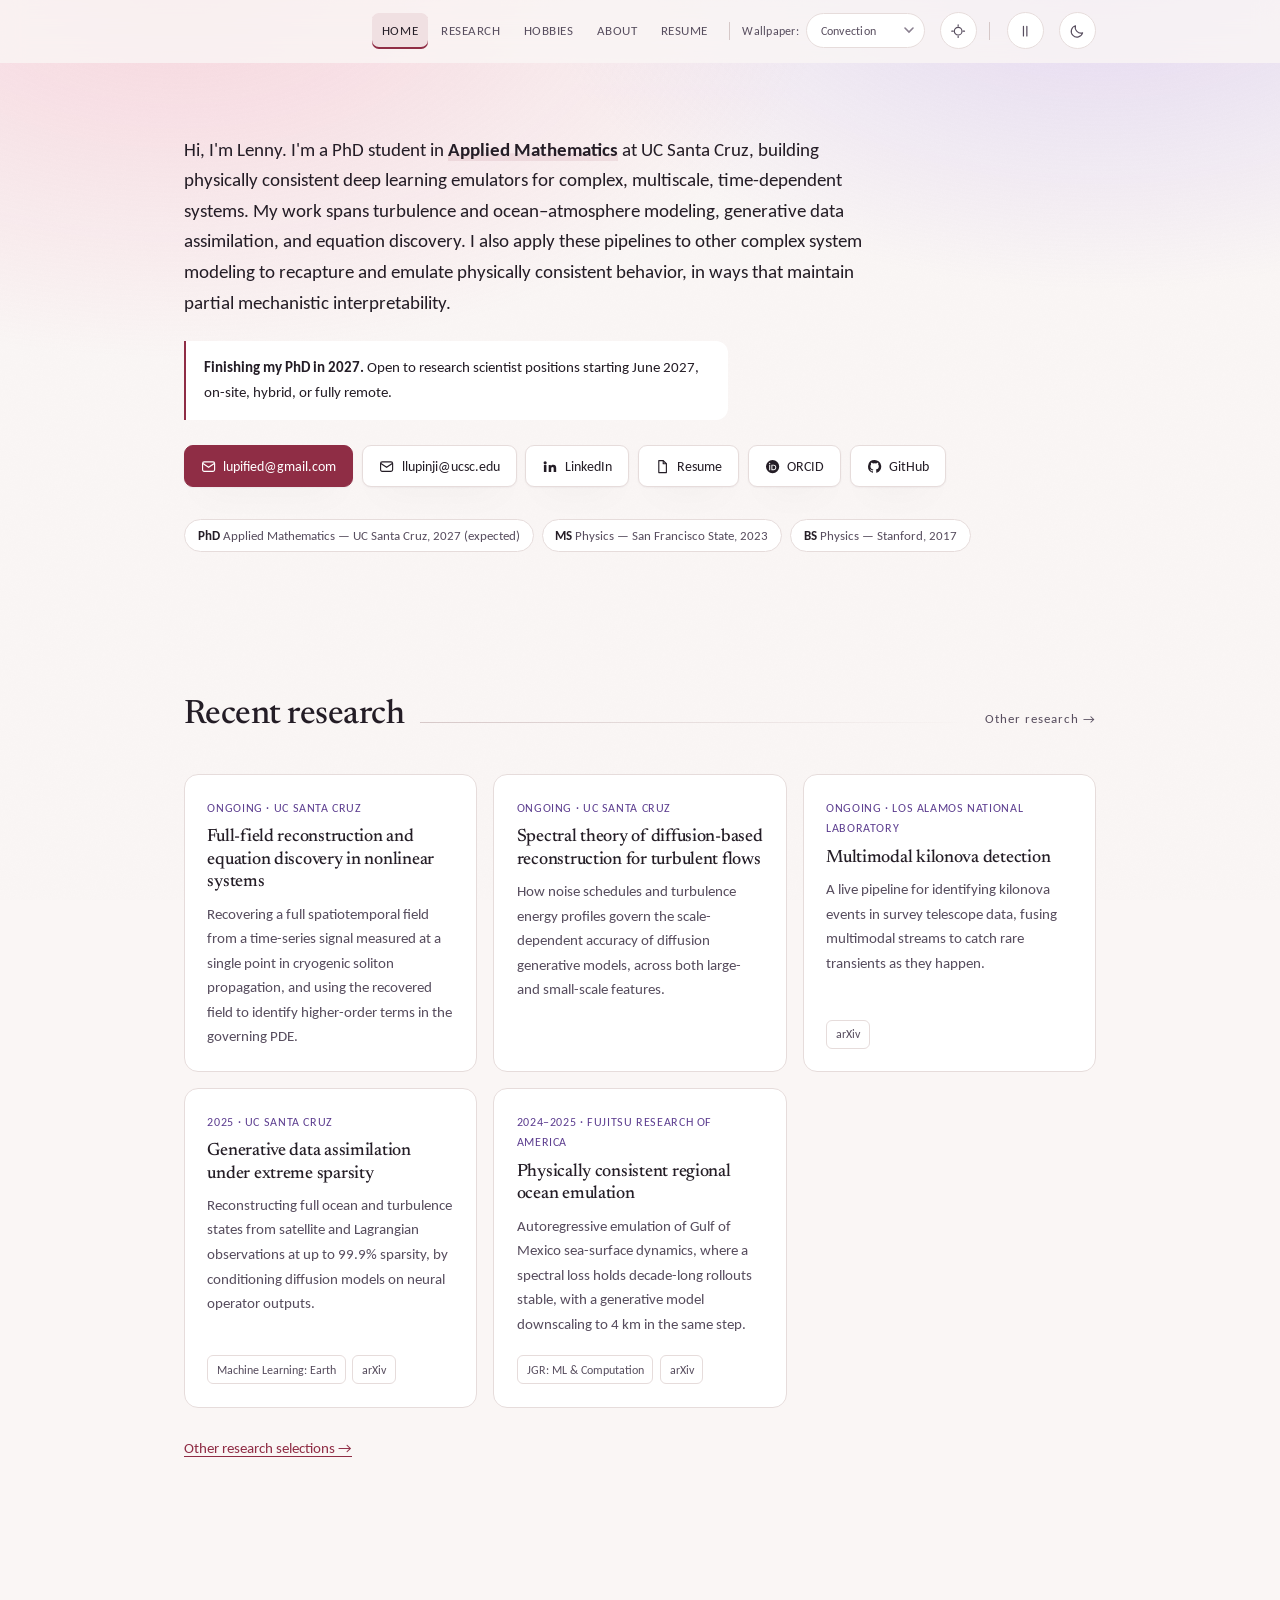
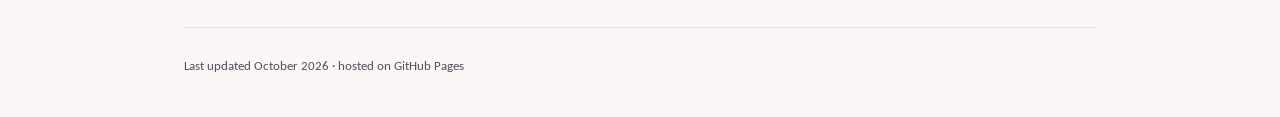
==== index.html @ b1e989cb "Resume: '(more here)' after Publications, linking to the full list Points at research.html#publicati" ====
<!DOCTYPE html>
<html lang="en" data-theme="dark">
<head>
<meta charset="UTF-8">
<meta name="viewport" content="width=device-width, initial-scale=1">
<title>Lupin - Home</title>
<meta name="description" content="Leonard (Lenny) Lupin-Jimenez is a machine learning researcher and Applied Mathematics PhD candidate at UC Santa Cruz, building physically consistent deep learning emulators for complex, multiscale, time-dependent systems.">

<link rel="canonical" href="https://lupify.github.io/">

<!-- Link previews (Slack, LinkedIn, iMessage) and machine identity resolution. -->
<meta property="og:type" content="website">
<meta property="og:site_name" content="Leonard (Lenny) Lupin-Jimenez">
<meta property="og:title" content="Leonard (Lenny) Lupin-Jimenez — ML researcher, Applied Mathematics PhD">
<meta property="og:description" content="Leonard (Lenny) Lupin-Jimenez is a machine learning researcher and Applied Mathematics PhD candidate at UC Santa Cruz, building physically consistent deep learning emulators for complex, multiscale, time-dependent systems.">
<meta property="og:url" content="https://lupify.github.io/">
<meta property="og:locale" content="en_US">
<meta property="og:image" content="https://lupify.github.io/img/leonard-lupin-jimenez.jpg">
<meta property="og:image:width" content="640">
<meta property="og:image:height" content="792">
<meta property="og:image:alt" content="Leonard (Lenny) Lupin-Jimenez">
<meta name="twitter:card" content="summary">
<meta name="twitter:image" content="https://lupify.github.io/img/leonard-lupin-jimenez.jpg">
<meta name="twitter:title" content="Leonard (Lenny) Lupin-Jimenez — ML researcher, Applied Mathematics PhD">
<meta name="twitter:description" content="Leonard (Lenny) Lupin-Jimenez is a machine learning researcher and Applied Mathematics PhD candidate at UC Santa Cruz, building physically consistent deep learning emulators for complex, multiscale, time-dependent systems.">

<script type="application/ld+json">
{
  "@context": "https://schema.org",
  "@type": "Person",
  "name": "Leonard Lupin-Jimenez",
  "alternateName": [
    "Lenny Lupin-Jimenez",
    "Leonard C. Lupin-Jimenez",
    "L. Lupin-Jimenez"
  ],
  "url": "https://lupify.github.io/",
  "email": [
    "mailto:lupified@gmail.com",
    "mailto:llupinji@ucsc.edu"
  ],
  "jobTitle": "Machine Learning Researcher; PhD Candidate in Applied Mathematics",
  "description": "Machine learning researcher building physically consistent deep learning emulators for complex, multiscale, time-dependent systems: turbulence and ocean-atmosphere modeling, generative data assimilation, and equation discovery.",
  "affiliation": {
    "@type": "CollegeOrUniversity",
    "name": "University of California, Santa Cruz",
    "department": "Theoretical and Applied Complex Systems Lab"
  },
  "alumniOf": [
    {
      "@type": "CollegeOrUniversity",
      "name": "Stanford University"
    },
    {
      "@type": "CollegeOrUniversity",
      "name": "San Francisco State University"
    }
  ],
  "knowsAbout": [
    "Machine learning",
    "Scientific machine learning",
    "Deep learning emulation",
    "Neural operators",
    "Diffusion generative models",
    "Data assimilation",
    "Computational fluid dynamics",
    "Turbulence modeling",
    "Physical oceanography",
    "Applied mathematics",
    "PyTorch",
    "Python"
  ],
  "sameAs": [
    "https://www.linkedin.com/in/leonard-lupin-jimenez/",
    "https://github.com/lupify"
  ],
  "image": "https://lupify.github.io/img/leonard-lupin-jimenez.jpg"
}
</script>
<meta name="color-scheme" content="dark light">

<!-- Set the theme before first paint: stored choice > system preference > dark. -->
<script>
  (function () {
    try {
      var stored = localStorage.getItem('theme');
      if (stored === 'light' || stored === 'dark') {
        document.documentElement.dataset.theme = stored;
        return;
      }
      var mq = window.matchMedia('(prefers-color-scheme: light)');
      document.documentElement.dataset.theme = mq.matches ? 'light' : 'dark';
    } catch (e) {
      document.documentElement.dataset.theme = 'dark';
    }
  })();

  // Animation preference: on, unless the system asks for reduced motion or
  // this visitor has turned it off before.  Set before first paint so the
  // background never starts and then stops.  Note that 'off' means paused,
  // not disabled -- the play button still starts it for anyone who wants it,
  // and an explicit choice outranks the system hint.
  (function () {
    var v = 'on';
    try {
      if (window.matchMedia('(prefers-reduced-motion: reduce)').matches) v = 'off';
      var stored = localStorage.getItem('anim');
      if (stored === 'on' || stored === 'off') v = stored;
    } catch (e) {}
    document.documentElement.dataset.anim = v;
  })();

  // Background focus: blurred unless this visitor has sharpened it before.
  // Set before first paint too, so the field is never laid down one way and
  // then swapped to the other.
  (function () {
    var v = 'on';
    try {
      var stored = localStorage.getItem('bgBlur');
      if (stored === 'on' || stored === 'off') v = stored;
    } catch (e) {}
    document.documentElement.dataset.bgBlur = v;
  })();
</script>

<!-- Analytics: GoatCounter, no cookies and no consent banner needed.  Counts
     the first pageview itself; site.js counts the soft navigations after it. -->
<script data-goatcounter="https://lupify.goatcounter.com/count"
        async src="//gc.zgo.at/count.js"></script>

<link rel="preconnect" href="https://fonts.googleapis.com">
<link rel="preconnect" href="https://fonts.gstatic.com" crossorigin>
<link href="https://fonts.googleapis.com/css2?family=Newsreader:ital,opsz,wght@0,6..72,400;0,6..72,500;0,6..72,600;1,6..72,400&family=Carlito:ital,wght@0,400;0,700;1,400;1,700&display=swap" rel="stylesheet">
<link rel="stylesheet" href="styles.css?v=55">
</head>
<body>

<canvas id="field" aria-hidden="true"></canvas>

<a class="skip" href="#main">Skip to content</a>

<div class="topbar" id="topbar">
  <div class="wrap topbar__inner">
    <nav class="nav" aria-label="Sections">
      <a href="index.html">Home</a>
      <a href="research.html">Research</a>
      <a href="projects.html">Hobbies</a>
      <a href="about.html">About</a>
      <a href="resume.html">Resume</a>
    </nav>
    <span class="bar" aria-hidden="true"></span>
    <label class="simpick">
      <span class="simpick__label">Wallpaper:</span>
      <select id="sim-select">
        <option value="random">Random</option>
        <option value="turbulence">Turbulence</option>
        <option value="shallow">Shallow water</option>
        <option value="convection">Convection</option>
        <option value="life">Conway's Life</option>
      </select>
    </label>
    <button class="toggle" id="blur-toggle" type="button" aria-label="Sharpen background simulation">
      <svg class="i-sharp" viewBox="0 0 24 24" fill="none" stroke="currentColor" stroke-width="1.7" stroke-linecap="round" aria-hidden="true">
        <circle cx="12" cy="12" r="5.6"/><path d="M12 2.6v2.2M12 19.2v2.2M2.6 12h2.2M19.2 12h2.2"/>
      </svg>
      <svg class="i-blur" viewBox="0 0 24 24" fill="none" stroke="currentColor" stroke-width="1.7" stroke-linecap="round" aria-hidden="true">
        <circle cx="12" cy="12" r="5.6" stroke-dasharray="2.2 2.7"/><circle cx="12" cy="12" r="9.1" stroke-dasharray="1.6 3.3"/>
      </svg>
    </button>
    <span class="bar" aria-hidden="true"></span>
    <button class="toggle" id="motion-toggle" type="button" aria-label="Pause background animation">
      <svg class="i-pause" viewBox="0 0 24 24" fill="none" stroke="currentColor" stroke-width="1.8" stroke-linecap="round" aria-hidden="true">
        <path d="M9.5 5v14M14.5 5v14"/>
      </svg>
      <svg class="i-play" viewBox="0 0 24 24" fill="currentColor" aria-hidden="true">
        <path d="M8 5.2v13.6a.6.6 0 0 0 .92.5l10.5-6.8a.6.6 0 0 0 0-1l-10.5-6.8A.6.6 0 0 0 8 5.2z"/>
      </svg>
    </button>
    <button class="toggle" id="theme-toggle" type="button" aria-label="Switch color theme">
      <svg class="i-sun" viewBox="0 0 24 24" fill="none" stroke="currentColor" stroke-width="1.7" stroke-linecap="round" aria-hidden="true">
        <circle cx="12" cy="12" r="4"/><path d="M12 2v2M12 20v2M2 12h2M20 12h2M4.9 4.9l1.4 1.4M17.7 17.7l1.4 1.4M19.1 4.9l-1.4 1.4M6.3 17.7l-1.4 1.4"/>
      </svg>
      <svg class="i-moon" viewBox="0 0 24 24" fill="none" stroke="currentColor" stroke-width="1.7" stroke-linecap="round" stroke-linejoin="round" aria-hidden="true">
        <path d="M20 14.5A8.5 8.5 0 0 1 9.5 4a8.5 8.5 0 1 0 10.5 10.5z"/>
      </svg>
    </button>
  </div>
</div>

<main id="main">

<!-- ============ HERO ============ -->
<header class="hero">
  <div class="wrap">
    <h1 class="visually-hidden">Lenny Lupin-Jimenez</h1>

    <p class="lead">
      Hi, I'm Lenny. I'm a PhD student in <strong>Applied Mathematics</strong> at UC Santa Cruz,
      building physically consistent deep learning emulators for complex, multiscale,
      time-dependent systems. My work spans turbulence and ocean&ndash;atmosphere modeling,
      generative data assimilation, and equation discovery. I also apply these pipelines to
      other complex system modeling to recapture and emulate physically consistent behavior,
      in ways that maintain partial mechanistic interpretability.
    </p>

    <p class="avail">
      <b>Finishing my PhD in 2027.</b> Open to research scientist positions
      starting June&nbsp;2027, on-site, hybrid, or fully remote.
    </p>

    <div class="links">
      <a class="btn btn--primary" href="mailto:lupified@gmail.com" title="Copy email address" draggable="false">
        <svg viewBox="0 0 24 24" fill="none" stroke="currentColor" stroke-width="1.8" aria-hidden="true"><rect x="2.5" y="4.5" width="19" height="15" rx="2.5"/><path d="m3 7 9 6 9-6"/></svg>
        lupified@gmail.com
      </a>
      <a class="btn" href="mailto:llupinji@ucsc.edu" title="Copy email address" draggable="false">
        <svg viewBox="0 0 24 24" fill="none" stroke="currentColor" stroke-width="1.8" aria-hidden="true"><rect x="2.5" y="4.5" width="19" height="15" rx="2.5"/><path d="m3 7 9 6 9-6"/></svg>
        llupinji@ucsc.edu
      </a>
      <a class="btn" href="https://www.linkedin.com/in/leonard-lupin-jimenez/" target="_blank" rel="noopener">
        <svg viewBox="0 0 24 24" fill="currentColor" aria-hidden="true"><path d="M4.98 3.5a2.5 2.5 0 1 1 0 5 2.5 2.5 0 0 1 0-5zM3 9.5h4v11H3v-11zm7 0h3.83v1.5h.05c.53-.95 1.83-1.95 3.77-1.95 4.03 0 4.78 2.49 4.78 5.73v5.72h-4v-5.07c0-1.21-.02-2.77-1.79-2.77-1.79 0-2.07 1.32-2.07 2.68v5.16h-4v-11z"/></svg>
        LinkedIn
      </a>
      <a class="btn" href="resume.html">
        <svg viewBox="0 0 24 24" fill="none" stroke="currentColor" stroke-width="1.8" stroke-linejoin="round" aria-hidden="true"><path d="M6 2.5h7l5 5v14H6z"/><path d="M13 2.5v5h5"/></svg>
        Resume
      </a>
      <a class="btn" href="https://orcid.org/0000-0002-5613-3019" target="_blank" rel="noopener">
        <svg viewBox="0 0 24 24" fill="currentColor" aria-hidden="true"><path d="M12 1.5A10.5 10.5 0 1 0 22.5 12 10.51 10.51 0 0 0 12 1.5zM8.2 17.6H6.65V8.9H8.2v8.7zM7.42 7.9a.94.94 0 1 1 0-1.88.94.94 0 0 1 0 1.88zm4.2 9.7h-1.5V8.9h3.36c2.9 0 4.32 1.9 4.32 4.35 0 2.46-1.6 4.35-4.4 4.35h-1.78zm0-1.4h1.62c2.06 0 3.02-1.3 3.02-2.95 0-1.62-.9-2.95-2.98-2.95h-1.66v5.9z"/></svg>
        ORCID
      </a>
      <a class="btn" href="https://github.com/lupify" target="_blank" rel="noopener">
        <svg viewBox="0 0 24 24" fill="currentColor" aria-hidden="true"><path d="M12 1.7a10.3 10.3 0 0 0-3.26 20.07c.52.1.71-.22.71-.5v-1.9c-2.87.63-3.48-1.22-3.48-1.22-.47-1.2-1.15-1.52-1.15-1.52-.94-.64.07-.63.07-.63 1.04.08 1.59 1.07 1.59 1.07.92 1.59 2.42 1.13 3.01.86.09-.67.36-1.13.66-1.39-2.29-.26-4.7-1.15-4.7-5.1 0-1.13.4-2.05 1.06-2.77-.11-.26-.46-1.3.1-2.72 0 0 .87-.28 2.85 1.06a9.8 9.8 0 0 1 5.18 0c1.98-1.34 2.85-1.06 2.85-1.06.56 1.42.21 2.46.1 2.72.66.72 1.06 1.64 1.06 2.77 0 3.96-2.42 4.83-4.72 5.09.37.32.7.95.7 1.92v2.85c0 .28.19.61.72.5A10.3 10.3 0 0 0 12 1.7z"/></svg>
        GitHub
      </a>
    </div>

    <div class="chips">
      <span class="chip"><b>PhD</b> Applied Mathematics &mdash; UC Santa Cruz, 2027 (expected)</span>
      <span class="chip"><b>MS</b> Physics &mdash; San Francisco State, 2023</span>
      <span class="chip"><b>BS</b> Physics &mdash; Stanford, 2017</span>
    </div>
  </div>
</header>

<!-- ============ SELECTED WORK ============ -->
<section class="section" id="work">
  <div class="wrap">
    <div class="section__head reveal">
      <h2>Recent research</h2>
      <span class="rule"></span>
      <a class="count" href="research.html">Other research &rarr;</a>
    </div>

    <div class="cards">
      <article class="card reveal">
        <p class="card__meta">Ongoing &middot; UC Santa Cruz</p>
        <h3>Full-field reconstruction and equation discovery in nonlinear systems</h3>
        <p class="excerpt">Recovering a full spatiotemporal field from a time-series signal
           measured at a single point in cryogenic soliton propagation, and using the
           recovered field to identify higher-order terms in the governing PDE.</p>
      </article>
      <article class="card reveal">
        <p class="card__meta">Ongoing &middot; UC Santa Cruz</p>
        <h3>Spectral theory of diffusion-based reconstruction for turbulent flows</h3>
        <p class="excerpt">How noise schedules and turbulence energy profiles govern the
           scale-dependent accuracy of diffusion generative models, across both large- and
           small-scale features.</p>
      </article>
      <article class="card reveal">
        <p class="card__meta">Ongoing &middot; Los Alamos National Laboratory</p>
        <h3>Multimodal kilonova detection</h3>
        <p class="excerpt">A live pipeline for identifying kilonova events in survey telescope data, fusing multimodal streams to catch rare transients as they happen.</p>
        <div class="card__foot">
          <a href="https://arxiv.org/abs/2610.02088" target="_blank" rel="noopener">arXiv</a>
        </div>
      </article>
      <article class="card reveal">
        <p class="card__meta">2025 &middot; UC Santa Cruz</p>
        <h3>Generative data assimilation under extreme sparsity</h3>
        <p class="excerpt">Reconstructing full ocean and turbulence states from satellite and Lagrangian observations at up to 99.9% sparsity, by conditioning diffusion models on neural operator outputs.</p>
        <div class="card__foot">
          <a href="https://iopscience.iop.org/article/10.1088/3049-4753/ae0b70" target="_blank" rel="noopener">Machine Learning: Earth</a>
          <a href="https://arxiv.org/abs/2507.06479" target="_blank" rel="noopener">arXiv</a>
        </div>
      </article>
      <article class="card reveal">
        <p class="card__meta">2024&ndash;2025 &middot; Fujitsu Research of America</p>
        <h3>Physically consistent regional ocean emulation</h3>
        <p class="excerpt">Autoregressive emulation of Gulf of Mexico sea-surface dynamics, where a spectral loss holds decade-long rollouts stable, with a generative model downscaling to 4&nbsp;km in the same step.</p>
        <div class="card__foot">
          <a href="https://agupubs.onlinelibrary.wiley.com/doi/10.1029/2025JH000851" target="_blank" rel="noopener">JGR: ML &amp; Computation</a>
          <a href="https://arxiv.org/abs/2501.05058" target="_blank" rel="noopener">arXiv</a>
        </div>
      </article>
    </div>

    <p class="pagelink"><a href="research.html">Other research selections &rarr;</a></p>
  </div>
</section>

<div class="wrap">
  <footer>
    <span>Last updated <time datetime="2026-10-28">October 2026</time> &middot; hosted on GitHub Pages</span>
  </footer>
</div>

</main>

<script src="site.js?v=46" defer></script>
<script src="background.js?v=41" defer></script>
</body>
</html>
---- styles.css ----
/* ---------- tokens ---------- */
:root {
  --bg:          #faf6f5;
  --bg-veil:     rgba(250, 246, 245, .78);
  --surface:     #ffffff;
  --surface-2:   #f4eeed;
  --line:        #e6dcdb;
  --line-strong: #d6c8c8;
  --text:        #241d26;
  /* Darkened from #6d6274, which sat at 5.36:1 on the page white -- barely over
     AA and leaving no room for anything behind it. At 7.44:1 the glow below can
     be brighter than before and still leave muted text more legible than it was. */
  --muted:       #574d5e;
  --accent:      #8f2d45;
  --accent-2:    #5c3d8f;
  --accent-wash: rgba(143, 45, 69, .09);
  /* A near-white page loses luminance fast under a dark tint, so the light glow
     is a light, highly saturated one: it shifts hue rather than brightness and
     carries 1.7x the colour of the old maroon at better contrast. Each gradient
     ends on its own hue at zero alpha -- fading to `transparent` interpolates
     through transparent black and dirties the ramp. */
  --glow-a:      rgba(240, 138, 168, .30);
  --glow-a0:     rgba(240, 138, 168, 0);
  --glow-b:      rgba(171, 142, 232, .30);
  --glow-b0:     rgba(171, 142, 232, 0);
  --grain:       .022;
  --shadow:      0 1px 2px rgba(36,29,38,.05), 0 14px 34px -20px rgba(36,29,38,.35);

  --font-sans: "Carlito", "Calibri", ui-sans-serif, system-ui, -apple-system, "Segoe UI", Roboto, sans-serif;
  --font-serif: "Newsreader", ui-serif, Georgia, "Times New Roman", serif;
  --measure: 68ch;
  --pad: clamp(1.1rem, 5vw, 2.5rem);
}

:root[data-theme="dark"] {
  --bg:          #17141b;
  --bg-veil:     rgba(23, 20, 27, .72);
  --surface:     #201c28;
  --surface-2:   #272131;
  --line:        #342d40;
  --line-strong: #453c54;
  --text:        #ece6f0;
  --muted:       #a89eb5;
  --accent:      #d4697f;
  --accent-2:    #ab8ede;
  --accent-wash: rgba(212, 105, 127, .12);
  --glow-a:      rgba(143, 45, 69, .38);
  --glow-a0:     rgba(143, 45, 69, 0);
  --glow-b:      rgba(92, 61, 143, .30);
  --glow-b0:     rgba(92, 61, 143, 0);
  --grain:       .035;
  --shadow:      0 1px 2px rgba(0,0,0,.3), 0 18px 40px -22px rgba(0,0,0,.8);
}

@media (prefers-color-scheme: light) {
  :root:not([data-theme="dark"]):not([data-theme="light"]) { color-scheme: light; }
}

/* ---------- background field ---------- */
#field {
  position: fixed; inset: 0;
  /* Starts invisible; background.js animates the opacity itself, frame by
     frame. It deliberately does not use a CSS transition: the reduced-motion
     block below forces every transition to 0.01ms, which turned the cross-fade
     into an instant cut for anyone with that setting. */
  opacity: 0;
  width: 100%; height: 100%;
  z-index: -2;
  pointer-events: none;
  /* The blur radius is set from JS, in units of one simulation cell. Blurring
     shrinks the painted area inward from the edges, so the canvas is inset
     slightly beyond the viewport to keep the edges covered. */
  margin: -4vmax;
  width: calc(100% + 8vmax);
  height: calc(100% + 8vmax);
}

/* ---------- base ---------- */
*, *::before, *::after { box-sizing: border-box; }

@media (prefers-reduced-motion: reduce) {
  *, *::before, *::after { animation-duration: .01ms !important; transition-duration: .01ms !important; }
  /* Except the theme cross-fade. That rule exists to stop movement, and a
     colour fade is not movement -- it is the opposite of the hard flash it
     replaces. Without this carve-out the blanket !important above cuts the
     theme change back to an instant switch for anyone with the setting on,
     which is the same trap that once broke the canvas fade. */
  html[data-theme-shift],
  html[data-theme-shift] *,
  html[data-theme-shift] *::before,
  html[data-theme-shift] *::after { transition-duration: .9s !important; }
}

body {
  margin: 0;
  background: var(--bg);
  color: var(--text);
  font-family: var(--font-sans);
  font-size: 1rem;
  line-height: 1.65;
  -webkit-font-smoothing: antialiased;
  overflow-x: hidden;
}

a { color: var(--accent); text-underline-offset: 3px; text-decoration-thickness: 1px; }
a:hover { color: var(--text); }
:focus-visible { outline: 2px solid var(--accent-2); outline-offset: 3px; border-radius: 3px; }

h1, h2, h3 { font-family: var(--font-serif); font-weight: 500; line-height: 1.15; margin: 0; letter-spacing: -.015em; }

.wrap { width: min(100%, 62rem); margin-inline: auto; padding-inline: var(--pad); }

/* Publication titles, author lists and DOIs contain long unbroken runs; without
   this they push the page sideways on a phone. */
.lead, .desc, .excerpt, .entry__org, .paper__title, .paper__authors, .card p {
  overflow-wrap: break-word;
}

.skip {
  position: absolute; left: -9999px; top: 0;
  background: var(--surface); color: var(--text);
  padding: .6rem 1rem; border-radius: 8px; z-index: 100;
}
.skip:focus { left: 1rem; top: 1rem; }

.visually-hidden {
  position: absolute; width: 1px; height: 1px;
  margin: -1px; padding: 0; overflow: hidden;
  clip: rect(0 0 0 0); clip-path: inset(50%); white-space: nowrap;
}

/* ---------- top bar ---------- */
.topbar {
  position: sticky; top: 0; z-index: 20;
  background: var(--bg-veil);
  backdrop-filter: blur(12px);
  border-bottom: 1px solid transparent;
  transition: border-color .3s ease;
}
.topbar[data-stuck="true"] { border-bottom-color: var(--line); }
.topbar__inner {
  display: flex; align-items: center; justify-content: flex-end;
  flex-wrap: wrap; gap: .45rem .6rem;
  padding-block: .5rem;
  min-height: 3.85rem;
}

.nav { display: flex; gap: .25rem; }
.nav a {
  color: var(--muted); text-decoration: none;
  font-size: .84rem; letter-spacing: .04em; text-transform: uppercase;
  padding: .45rem .6rem; border-radius: 7px;
  transition: color .18s ease, background-color .18s ease;
}
.nav a:hover { color: var(--text); background: var(--accent-wash); }
.nav a[aria-current="page"] {
  color: var(--text);
  background: var(--accent-wash);
  box-shadow: inset 0 -2px 0 var(--accent);
}

/* A hairline between groups in the toolbar: the pages, the background control,
   and the two round buttons. */
.bar {
  width: 1px; height: 1.15rem; flex: none;
  background: var(--line-strong);
  margin-inline: .15rem;
}

/* Simulation picker.  Sized and coloured like the round toggles beside it so
   the toolbar reads as one group. */
.simpick { display: inline-flex; align-items: center; gap: .45rem; }
.simpick__label {
  font-size: .78rem; letter-spacing: .02em; color: var(--muted); white-space: nowrap;
}
.simpick select {
  appearance: none; -webkit-appearance: none;
  font: inherit; font-size: .78rem; letter-spacing: .02em;
  color: var(--muted);
  background-color: var(--surface);
  background-image: url("data:image/svg+xml,%3Csvg xmlns='http://www.w3.org/2000/svg' width='10' height='7' viewBox='0 0 10 7'%3E%3Cpath d='M1 1l4 4 4-4' fill='none' stroke='%238a8090' stroke-width='1.6' stroke-linecap='round'/%3E%3C/svg%3E");
  background-repeat: no-repeat;
  background-position: right .62rem center;
  border: 1px solid var(--line); border-radius: 999px;
  padding: .38rem 1.75rem .38rem .85rem;
  cursor: pointer;
  transition: color .18s ease, border-color .18s ease;
}
.simpick select:hover { color: var(--text); border-color: var(--line-strong); }
.simpick select option { color: var(--text); background: var(--surface); }
@media (max-width: 620px) {
  .simpick select { font-size: .74rem; padding: .34rem 1.5rem .34rem .7rem; }
  .simpick__label { font-size: .72rem; }
  .nav a { padding: .4rem .45rem; }
  /* the toolbar wraps at this width, which puts the dividers in the wrong
     places, so they go rather than mislead */
  .bar { display: none; }
}

.toggle {
  display: grid; place-items: center;
  width: 2.3rem; height: 2.3rem; flex: none; margin-left: .35rem;
  border: 1px solid var(--line); border-radius: 999px;
  background: var(--surface); color: var(--muted);
  cursor: pointer;
  transition: color .18s ease, border-color .18s ease, transform .18s ease;
}
.toggle:hover { color: var(--accent); border-color: var(--line-strong); transform: rotate(-12deg); }
.toggle svg { width: 1.02rem; height: 1.02rem; }
:root[data-anim="on"]  .toggle .i-pause { display: block; }
:root[data-anim="on"]  .toggle .i-play  { display: none; }
:root[data-anim="off"] .toggle .i-pause { display: none; }
:root[data-anim="off"] .toggle .i-play  { display: block; }
#motion-toggle:hover { transform: none; }

:root[data-theme="dark"] .toggle .i-sun { display: block; }
:root[data-theme="dark"] .toggle .i-moon { display: none; }
:root[data-theme="light"] .toggle .i-sun { display: none; }
:root[data-theme="light"] .toggle .i-moon { display: block; }

:root[data-bg-blur="on"]  .toggle .i-sharp { display: block; }
:root[data-bg-blur="on"]  .toggle .i-blur  { display: none; }
:root[data-bg-blur="off"] .toggle .i-sharp { display: none; }
:root[data-bg-blur="off"] .toggle .i-blur  { display: block; }

/* Sharp mode has to turn off two things, not one. The CSS blur filter is the
   obvious one; the other is the browser smoothing the canvas as it magnifies
   it, and that is the bigger of the two. The backing store is the simulation
   grid itself -- 344x208 for turbulence, 47x28 for Life -- stretched across
   the viewport, so it is being blown up 6x to 44x. Left on auto the upscale
   is interpolated, which is a blur the filter toggle never touched. */
:root[data-bg-blur="off"] #field {
  image-rendering: crisp-edges;   /* older Firefox */
  image-rendering: pixelated;     /* wins wherever it is supported */
}

/* ---------- hero ---------- */
.hero { position: relative; padding-block: clamp(2.5rem, 8vw, 4.5rem) clamp(2.5rem, 7vw, 4.5rem); }

/* The glow belongs to the page, not to the hero: anchored to a box whose height
   changes from page to page it landed differently on each, and its lower edge
   could cut off mid-fade. This is one band across the top of the document,
   identical everywhere. */
body::before {
  content: "";
  position: absolute; inset: 0 0 auto 0;
  height: clamp(26rem, 62vh, 46rem);
  background:
    radial-gradient(58rem 34rem at 14% -4%, var(--glow-a), var(--glow-a0) 70%),
    radial-gradient(50rem 30rem at 86% -10%, var(--glow-b), var(--glow-b0) 72%);
  pointer-events: none; z-index: -1;
}

/* A wide, smooth alpha ramp cannot be represented in 8-bit colour, so it steps
   into visible rings -- the banding across the top of the page. Faint
   monochrome noise over the top dithers those steps away. It is far too weak to
   read as texture; it is what makes the gradient look continuous. */
body::after {
  content: "";
  position: fixed; inset: 0;
  background-image: url("data:image/svg+xml,%3Csvg xmlns='http://www.w3.org/2000/svg' width='140' height='140'%3E%3Cfilter id='n'%3E%3CfeTurbulence type='fractalNoise' baseFrequency='.85' numOctaves='2' stitchTiles='stitch'/%3E%3CfeColorMatrix type='saturate' values='0'/%3E%3C/filter%3E%3Crect width='140' height='140' filter='url(%23n)'/%3E%3C/svg%3E");
  opacity: var(--grain);
  pointer-events: none; z-index: -1;
}
.lead { font-size: clamp(1.04rem, 2.2vw, 1.16rem); max-width: var(--measure); margin: 0 0 1.1rem; }
.lead--muted { color: var(--muted); }
.lead strong { font-weight: 700; color: var(--text); box-shadow: inset 0 -.42em 0 var(--accent-wash); }

.chips { display: flex; flex-wrap: wrap; gap: .5rem; margin-top: 2rem; }
.chip {
  font-size: .8rem; color: var(--muted);
  border: 1px solid var(--line); border-radius: 999px;
  padding: .3rem .8rem; background: var(--surface);
}
.chip b { font-weight: 700; color: var(--text); }

.links { display: flex; flex-wrap: wrap; gap: .55rem; margin-top: 1.6rem; }
.btn {
  display: inline-flex; align-items: center; gap: .45rem;
  font-size: .88rem; text-decoration: none;
  padding: .52rem 1rem; border-radius: 9px;
  border: 1px solid var(--line); background: var(--surface); color: var(--text);
  box-shadow: var(--shadow);
  transition: border-color .18s ease, transform .18s ease, color .18s ease;
}
.btn:hover { color: var(--accent); border-color: var(--accent); transform: translateY(-1px); }
.btn--primary { background: var(--accent); border-color: var(--accent); color: #fff; }
.btn--primary:hover { color: #fff; filter: brightness(1.08); }
:root[data-theme="dark"] .btn--primary { color: #1b1016; }
:root[data-theme="dark"] .btn--primary:hover { color: #1b1016; }
.btn svg { width: .95rem; height: .95rem; flex: none; }

/* ---------- sections ---------- */
section { scroll-margin-top: 5rem; }
.section { padding-block: clamp(2.75rem, 7vw, 4.5rem); }
.section__head { display: flex; align-items: baseline; gap: 1rem; margin-bottom: 2.5rem; }
.section__head h2 { font-size: clamp(1.55rem, 4vw, 2.1rem); white-space: nowrap; }
.section__head .rule { flex: 1; height: 1px; background: linear-gradient(90deg, var(--line-strong), transparent); }
.section__head .count { font-size: .8rem; color: var(--muted); letter-spacing: .08em; }

/* ---------- research timeline ---------- */
.entries { display: flex; flex-direction: column; gap: 2.5rem; }
.entry { display: grid; grid-template-columns: 9.5rem 1fr; gap: 1.75rem; }
.entry__rail { position: relative; padding-top: .28rem; }
.entry__years { font-size: .82rem; color: var(--accent-2); letter-spacing: .04em; font-variant-numeric: tabular-nums; }
.entry__place { display: block; font-size: .8rem; color: var(--muted); margin-top: .15rem; }
.entry__body { position: relative; padding-left: 1.75rem; border-left: 1px solid var(--line); }
.entry__body::before {
  content: ""; position: absolute; left: -4.5px; top: .62rem;
  width: 8px; height: 8px; border-radius: 999px;
  background: var(--accent); box-shadow: 0 0 0 4px var(--bg);
}
.entry h3 { font-size: 1.3rem; margin-bottom: .3rem; }
.entry__org { font-size: .89rem; color: var(--muted); margin: 0 0 .8rem; }
.entry__org b { font-weight: 700; color: var(--text); }
.entry p.desc { margin: 0; max-width: var(--measure); }

.papers { list-style: none; margin: 1.1rem 0 0; padding: 0; display: flex; flex-direction: column; gap: .55rem; }
.paper {
  display: block; text-decoration: none; color: inherit;
  border: 1px solid var(--line); border-left: 2px solid var(--line-strong);
  border-radius: 4px 10px 10px 4px;
  background: var(--surface);
  padding: .75rem .95rem;
  transition: border-color .18s ease, background-color .18s ease, transform .18s ease;
}
.paper:hover { border-left-color: var(--accent); background: var(--surface-2); transform: translateX(2px); }
.paper__title { font-family: var(--font-serif); font-size: 1.02rem; line-height: 1.35; display: block; }
.paper:hover .paper__title { color: var(--accent); }
.paper__authors { display: block; font-size: .82rem; color: var(--muted); margin-top: .3rem; }
.paper__authors b { color: var(--text); font-weight: 700; }
.paper__meta { display: flex; flex-wrap: wrap; align-items: center; gap: .45rem; margin-top: .5rem; }
.tag {
  font-size: .71rem; letter-spacing: .05em; text-transform: uppercase;
  color: var(--muted); border: 1px solid var(--line); border-radius: 5px; padding: .12rem .45rem;
}
.tag--venue { color: var(--accent-2); border-color: currentColor; opacity: .9; }

@media (max-width: 760px) {
  .entry { grid-template-columns: 1fr; gap: .7rem; }
  .entry__rail { padding-top: 0; }
  .entry__place { display: inline; margin-left: .5rem; }
  .entry__body { padding-left: 1.1rem; }
}

/* ---------- contact ---------- */
.contact {
  border: 1px solid var(--line); border-radius: 16px;
  background: var(--surface);
  padding: clamp(1.5rem, 5vw, 2.5rem);
  display: flex; flex-wrap: wrap; align-items: center; justify-content: space-between; gap: 1.5rem;
}
.contact h2 { font-size: 1.6rem; margin-bottom: .4rem; }
.contact p { margin: 0; color: var(--muted); max-width: 38ch; }

footer {
  border-top: 1px solid var(--line);
  margin-top: clamp(3rem, 8vw, 5rem);
  padding-block: 1.75rem 2.5rem;
  font-size: .82rem; color: var(--muted);
  display: flex; flex-wrap: wrap; gap: .75rem;
}

/* ---------- reveal ---------- */
.reveal { opacity: 0; transform: translateY(14px); transition: opacity .6s ease, transform .6s ease; }
.reveal.is-in { opacity: 1; transform: none; }
@media (prefers-reduced-motion: reduce) { .reveal { opacity: 1; transform: none; } }

/* ---------- selected work cards ---------- */
.cards { display: grid; gap: 1rem; grid-template-columns: repeat(auto-fit, minmax(15rem, 1fr)); }
.card {
  position: relative; overflow: hidden;
  border: 1px solid var(--line); border-radius: 14px;
  background: var(--surface); padding: 1.4rem;
  display: flex; flex-direction: column; gap: .5rem;
  transition: border-color .2s ease, transform .2s ease, box-shadow .2s ease;
}
.card::after {
  content: ""; position: absolute; inset: 0 0 auto 0; height: 2px;
  background: linear-gradient(90deg, var(--accent), var(--accent-2));
  opacity: 0; transition: opacity .2s ease;
}
.card:hover { transform: translateY(-3px); border-color: var(--line-strong); box-shadow: var(--shadow); }
.card:hover::after { opacity: 1; }
.card__meta { margin: 0; font-size: .78rem; letter-spacing: .05em; text-transform: uppercase; color: var(--accent-2); }
.card h3 { font-size: 1.12rem; line-height: 1.25; }
.card p.excerpt { margin: 0; font-size: .93rem; color: var(--muted); }
.card__foot { margin-top: auto; padding-top: .7rem; display: flex; flex-wrap: wrap; gap: .4rem; }
.card__foot a {
  font-size: .78rem; text-decoration: none; color: var(--muted);
  border: 1px solid var(--line); border-radius: 6px; padding: .2rem .55rem;
  transition: color .18s ease, border-color .18s ease;
}
.card__foot a:hover { color: var(--accent); border-color: var(--accent); }

.section__head a.count { text-decoration: none; white-space: nowrap; }
.section__head a.count:hover { color: var(--accent); }

.pagelink { display: inline-flex; align-items: center; gap: .4rem; margin-top: 1.75rem; font-size: .92rem; }


.card__tags { margin: .25rem 0 0; display: flex; flex-wrap: wrap; gap: .35rem; }

/* ---------- embedded CV ---------- */
.pdf {
  display: block; width: 100%;
  height: min(82vh, 1180px);
  border: 1px solid var(--line); border-radius: 12px;
  background: var(--surface);
}
.pdf__fallback {
  display: flex; flex-direction: column; align-items: center; justify-content: center;
  gap: 1rem; height: 100%; padding: 2rem; text-align: center; color: var(--muted);
}
@media (max-width: 620px) { .pdf { height: 70vh; } }

/* ---- Availability -------------------------------------------------------
   The one line a recruiter is scanning for, set apart from the prose without
   shouting at everyone else who reads the page. */
.avail {
  margin-top: 1.4rem;
  padding: .9rem 1.15rem;
  max-width: var(--measure);
  border-left: 2px solid var(--accent);
  border-radius: 0 12px 12px 0;
  background: var(--surface);
  font-size: .95rem;
}
.avail b { font-weight: 700; }

/* ---- About page ---------------------------------------------------------
   Portrait beside the text on wide screens, stacked above it on narrow ones. */
.about {
  display: grid;
  grid-template-columns: minmax(0, 300px) minmax(0, 1fr);
  gap: clamp(1.5rem, 4vw, 3rem);
  align-items: start;
}
.about__portrait {
  display: block; width: 100%; height: auto;
  border-radius: 18px;
  border: 1px solid var(--line);
  box-shadow: var(--shadow);
  background: var(--surface);
}
.about__body p { max-width: var(--measure); }
.about__body p + p { margin-top: 1rem; }
@media (max-width: 760px) {
  .about { grid-template-columns: 1fr; }
  .about__portrait { max-width: 280px; margin-inline: auto; }
}

/* Two portraits stacked in the About page's image column. */
.about__stack { display: flex; flex-direction: column; gap: 1rem; }
@media (max-width: 760px) {
  .about__stack { max-width: 280px; margin-inline: auto; }
}

/* ---------- theme cross-fade ----------
   Armed by site.js only while a theme change is in flight, so it costs
   nothing at any other moment. Opacity is deliberately absent: the canvas
   drives its own, and background.js eases the palette itself over the same
   second, so the field crosses with the page rather than snapping. */
html[data-theme-shift],
html[data-theme-shift] *,
html[data-theme-shift] *::before,
html[data-theme-shift] *::after {
  transition: background-color .9s ease, color .9s ease,
              border-color .9s ease, fill .9s ease,
              stroke .9s ease, box-shadow .9s ease;
}

/* ---------- projects: card on the left, media on the right ---------- */
.projects { display: flex; flex-direction: column; gap: 1.25rem; }
.project {
  display: grid; gap: 1rem; align-items: start;
  grid-template-columns: minmax(0, 1fr) minmax(0, 1fr);
}
.project__media {
  margin: 0; overflow: hidden;
  border: 1px solid var(--line); border-radius: 14px;
  background: var(--surface);
}
.project__media img { display: block; width: 100%; height: auto; }
/* Portrait footage is shown at its own width rather than stretched across the
   column, which would both upscale it and make the row very tall. */
.project__media--tall { justify-self: center; width: min(100%, 320px); }
@media (max-width: 760px) {
  .project { grid-template-columns: minmax(0, 1fr); }
}
/* More than one image for a project: stacked in the media column. */
.project__stack { display: flex; flex-direction: column; gap: 1rem; min-width: 0; }

/* ---------- publication list (research page) ---------- */
.publist { list-style: none; margin: 0; padding: 0; display: flex; flex-direction: column; gap: .7rem; }
.publist li { max-width: var(--measure); line-height: 1.45; color: var(--muted); }
.publist a { color: var(--text); text-decoration: underline; text-decoration-color: var(--line-strong); }
.publist a:hover { color: var(--accent); text-decoration-color: currentColor; }
.publist__venue { font-style: italic; }
/* Page heading with a link sitting on the same line. */
.titlerow { display: flex; flex-wrap: wrap; align-items: center; gap: .75rem 1.25rem; }
/* In-page jump links under a page heading. */
.jumplinks { display: flex; flex-wrap: wrap; gap: .4rem 1.4rem; margin-top: 1.1rem; font-size: .92rem; }
.jumplinks a { color: var(--muted); text-decoration: none; }
.jumplinks a::before { content: "\2193\00a0"; color: var(--accent); }
.jumplinks a:hover { color: var(--accent); }

/* ---------- "copied to clipboard" notice ---------- */
.toast {
  position: fixed; left: 50%; bottom: 1.5rem; z-index: 50;
  transform: translate(-50%, .5rem);
  padding: .65rem 1.05rem; border-radius: 999px;
  background: var(--surface); color: var(--text);
  border: 1px solid var(--line-strong); box-shadow: var(--shadow);
  font-size: .9rem; white-space: nowrap; max-width: calc(100vw - 2rem);
  opacity: 0; pointer-events: none;
  transition: opacity .2s ease, transform .2s ease;
}
.toast.is-shown { opacity: 1; transform: translate(-50%, 0); }
.btn.is-copied { border-color: var(--accent); color: var(--accent); }
/* Email buttons: the address can be selected by dragging across it, like
   ordinary text, instead of the drag picking up the link. */
a[href^="mailto:"] { user-select: text; -webkit-user-select: text; -webkit-user-drag: none; cursor: copy; }
/* A small link sitting after a section heading, e.g. "Publications (more here)". */
.h2more { font-family: var(--font-sans); font-size: .55em; font-weight: 400; letter-spacing: 0; margin-left: .35em; color: var(--muted); }
.h2more:hover { color: var(--accent); }
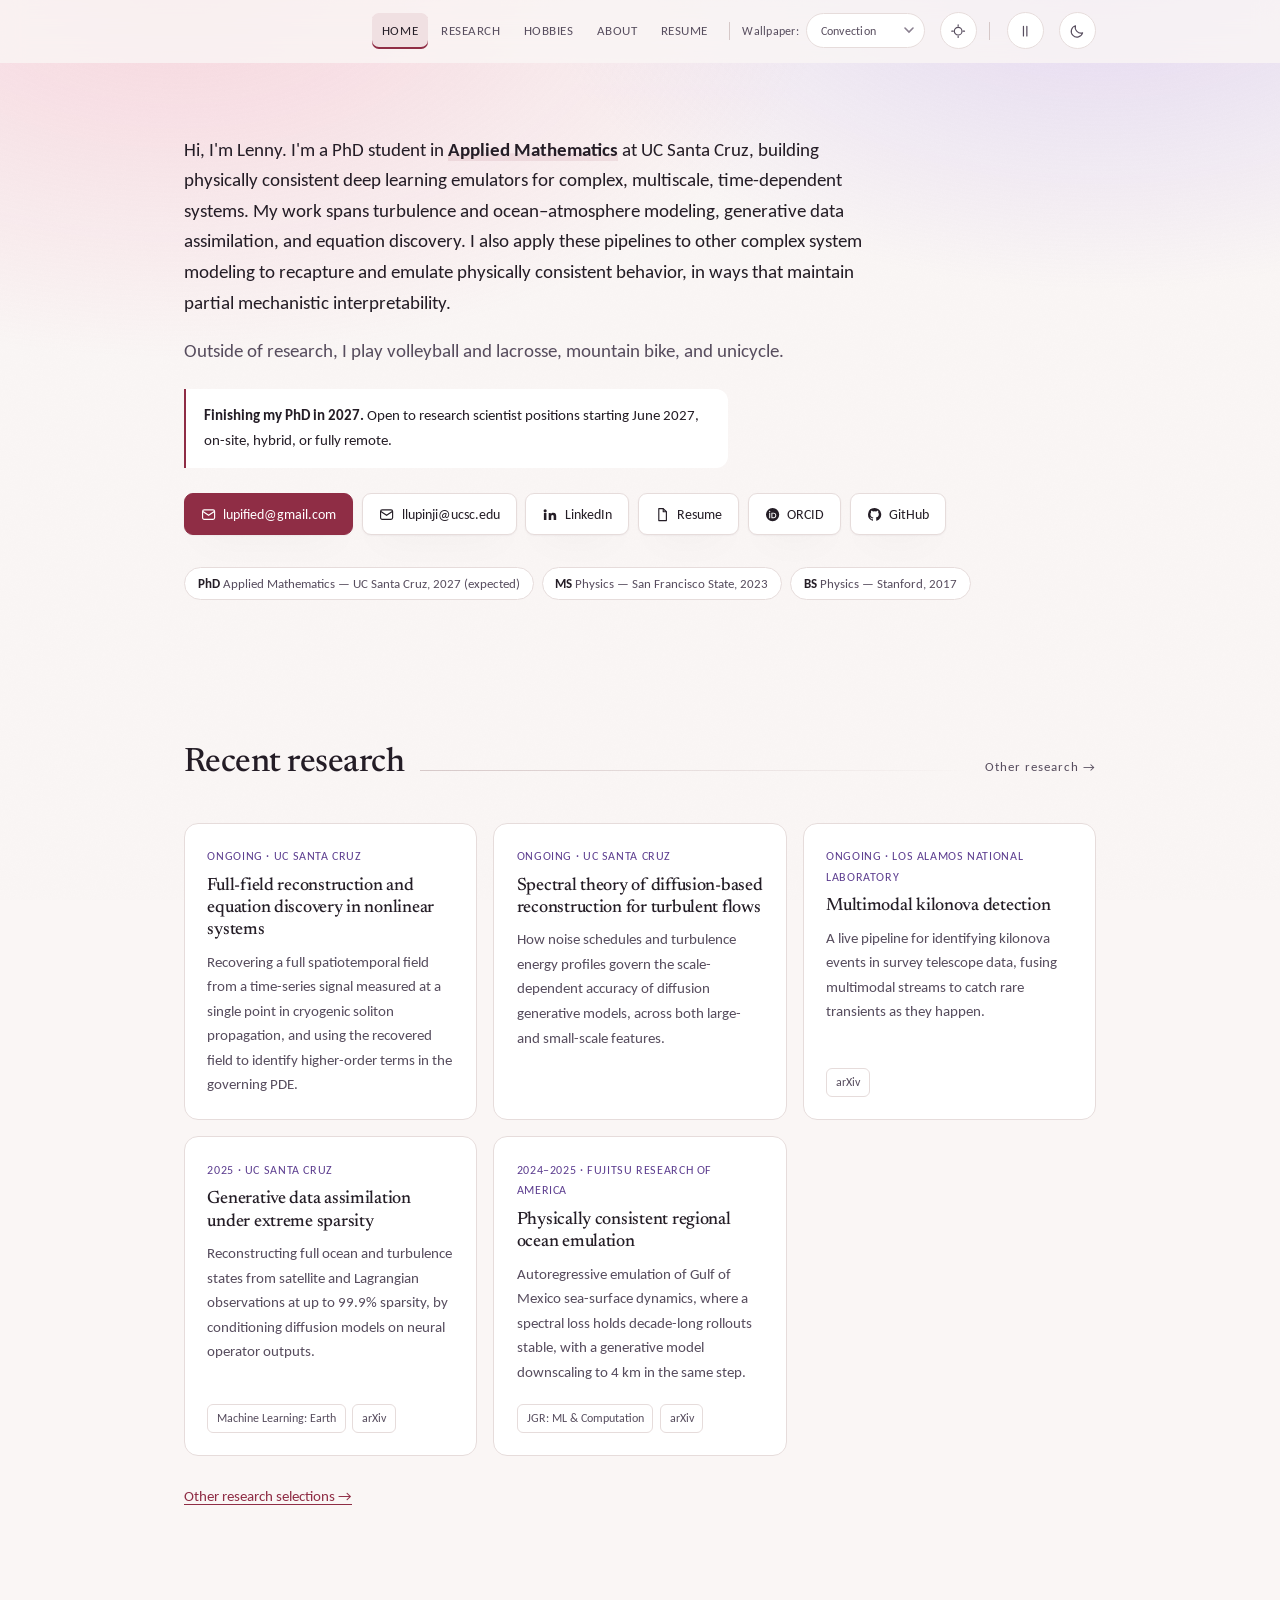
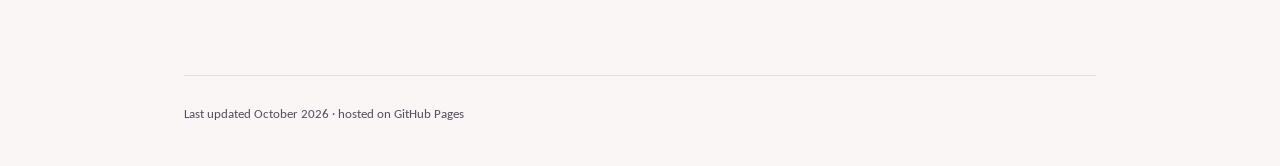
==== commit a1227cdc: "Interests: mountain biking, unicycling, volleyball and lacrosse everywhere About's hobbies sentence " ====
--- a/index.html
+++ b/index.html
@@ -203,6 +203,10 @@
       in ways that maintain partial mechanistic interpretability.
     </p>
 
+    <p class="lead lead--muted">
+      Outside of research, I play volleyball and lacrosse, mountain bike, and unicycle.
+    </p>
+
     <p class="avail">
       <b>Finishing my PhD in 2027.</b> Open to research scientist positions
       starting June&nbsp;2027, on-site, hybrid, or fully remote.
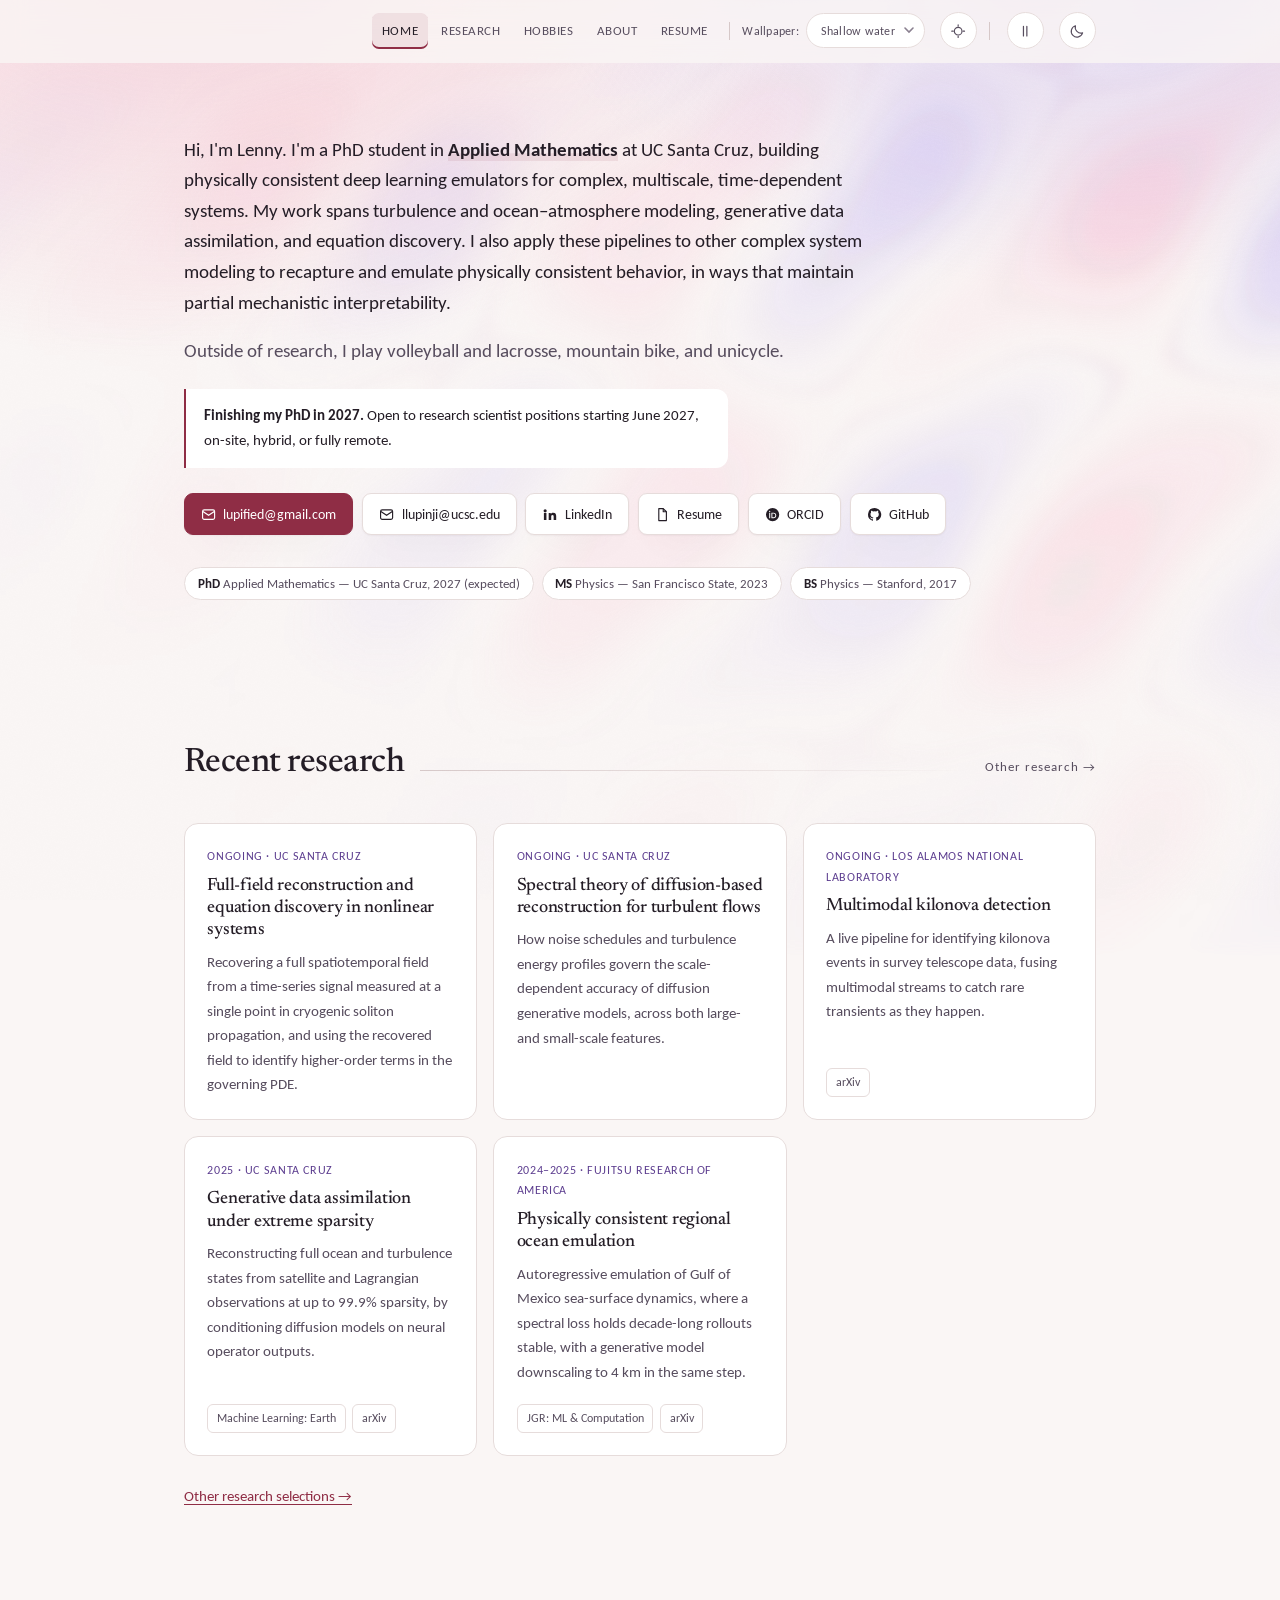
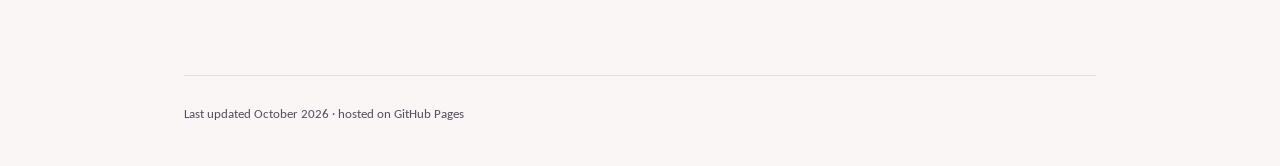
==== commit bc621930: "Brighter background contrast; new About photos; drop old portrait images and image meta" ====
--- a/index.html
+++ b/index.html
@@ -15,12 +15,7 @@
 <meta property="og:description" content="Leonard (Lenny) Lupin-Jimenez is a machine learning researcher and Applied Mathematics PhD candidate at UC Santa Cruz, building physically consistent deep learning emulators for complex, multiscale, time-dependent systems.">
 <meta property="og:url" content="https://lupify.github.io/">
 <meta property="og:locale" content="en_US">
-<meta property="og:image" content="https://lupify.github.io/img/leonard-lupin-jimenez.jpg">
-<meta property="og:image:width" content="640">
-<meta property="og:image:height" content="792">
-<meta property="og:image:alt" content="Leonard (Lenny) Lupin-Jimenez">
 <meta name="twitter:card" content="summary">
-<meta name="twitter:image" content="https://lupify.github.io/img/leonard-lupin-jimenez.jpg">
 <meta name="twitter:title" content="Leonard (Lenny) Lupin-Jimenez — ML researcher, Applied Mathematics PhD">
 <meta name="twitter:description" content="Leonard (Lenny) Lupin-Jimenez is a machine learning researcher and Applied Mathematics PhD candidate at UC Santa Cruz, building physically consistent deep learning emulators for complex, multiscale, time-dependent systems.">
 
@@ -73,8 +68,7 @@
   "sameAs": [
     "https://www.linkedin.com/in/leonard-lupin-jimenez/",
     "https://github.com/lupify"
-  ],
-  "image": "https://lupify.github.io/img/leonard-lupin-jimenez.jpg"
+  ]
 }
 </script>
 <meta name="color-scheme" content="dark light">
@@ -312,6 +306,6 @@
 </main>
 
 <script src="site.js?v=46" defer></script>
-<script src="background.js?v=41" defer></script>
+<script src="background.js?v=42" defer></script>
 </body>
 </html>
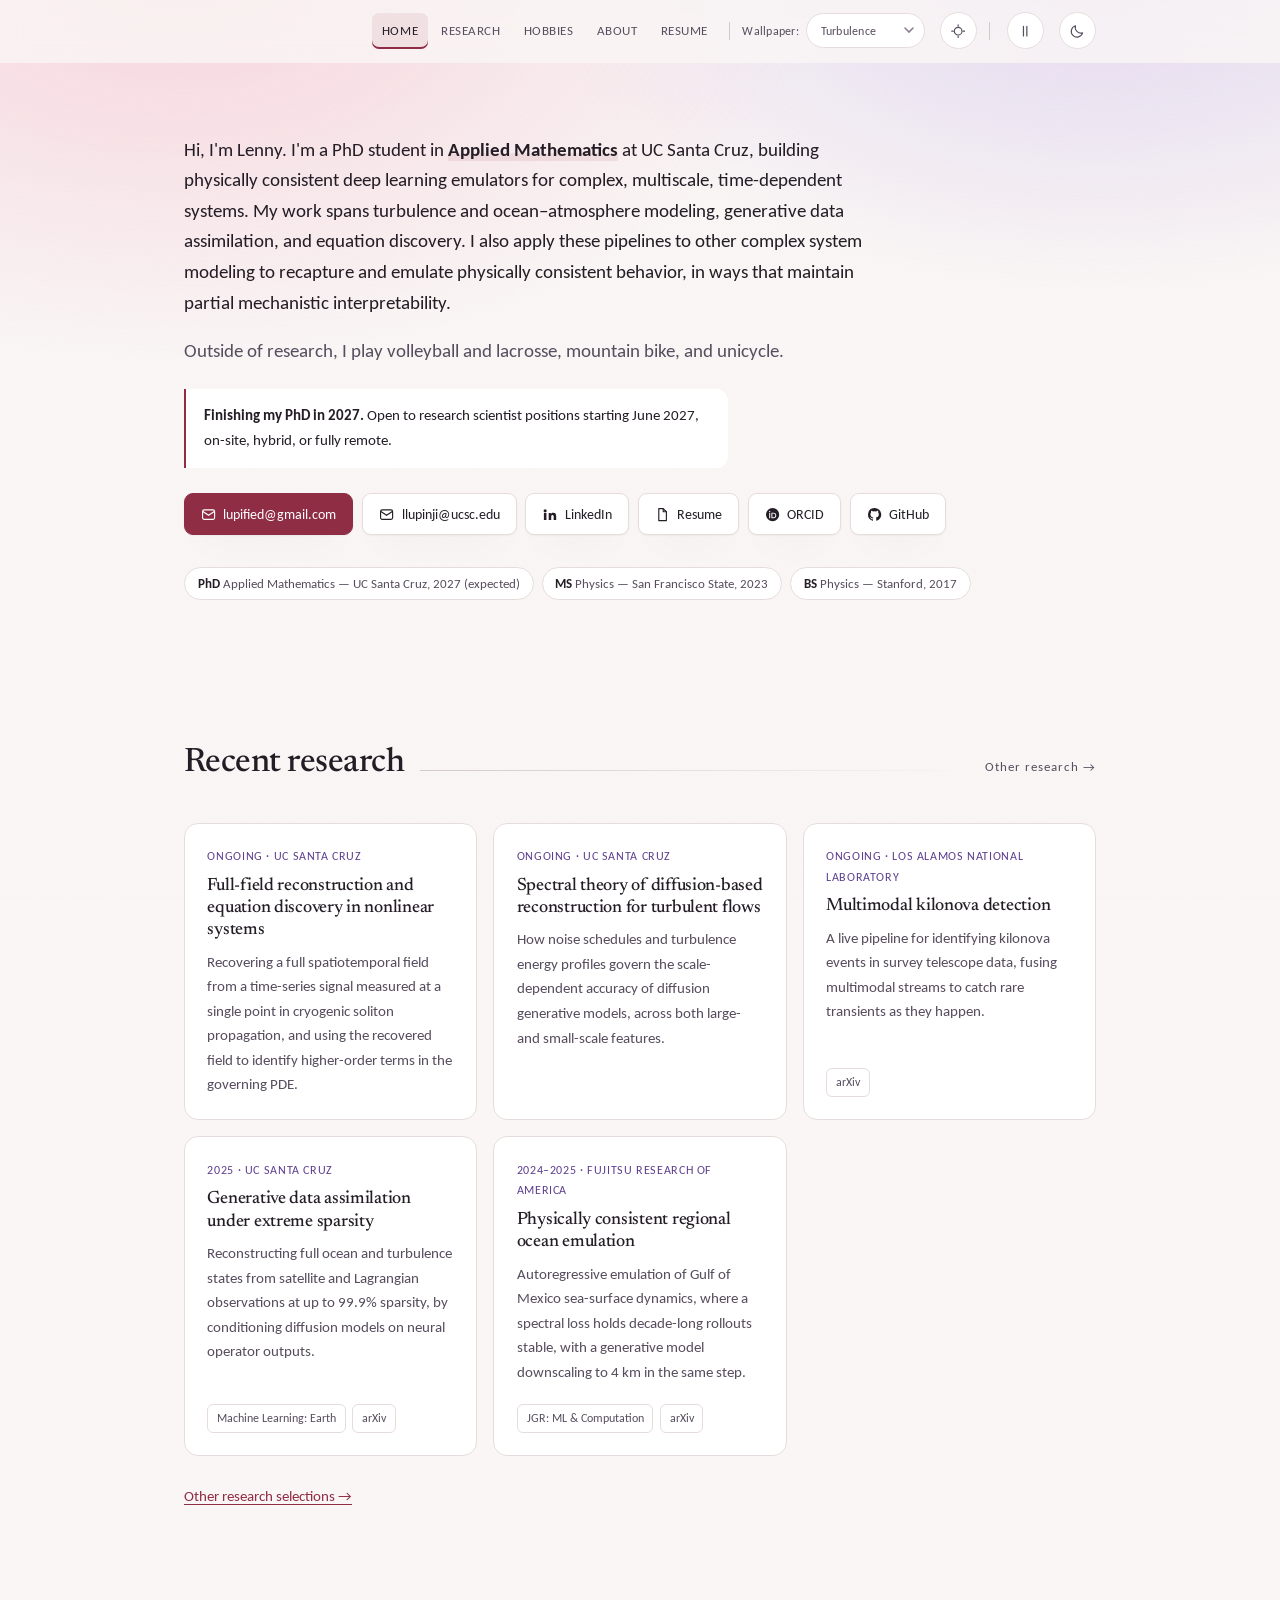
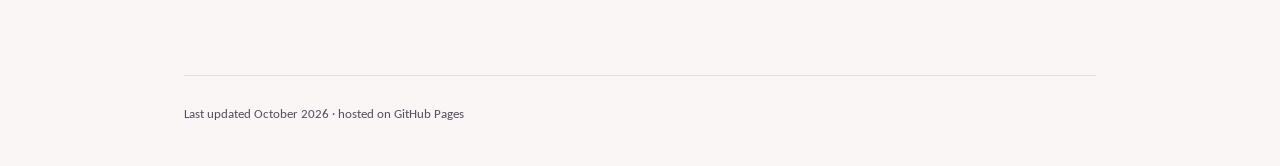
==== commit 82b74ee5: "Theme fade: interpolate registered colour tokens on :root so text and background move together (Safa" ====
--- a/index.html
+++ b/index.html
@@ -125,7 +125,7 @@
 <link rel="preconnect" href="https://fonts.googleapis.com">
 <link rel="preconnect" href="https://fonts.gstatic.com" crossorigin>
 <link href="https://fonts.googleapis.com/css2?family=Newsreader:ital,opsz,wght@0,6..72,400;0,6..72,500;0,6..72,600;1,6..72,400&family=Carlito:ital,wght@0,400;0,700;1,400;1,700&display=swap" rel="stylesheet">
-<link rel="stylesheet" href="styles.css?v=55">
+<link rel="stylesheet" href="styles.css?v=56">
 </head>
 <body>
 
--- a/styles.css
+++ b/styles.css
@@ -1,4 +1,25 @@
 /* ---------- tokens ---------- */
+/* Registered so the theme change can interpolate them once, on :root, and
+   every element that reads them follows in the same frame. See the
+   theme-shift rule further down. */
+@property --bg { syntax: '<color>'; inherits: true; initial-value: #faf6f5; }
+@property --bg-veil { syntax: '<color>'; inherits: true; initial-value: rgba(250,246,245,.78); }
+@property --surface { syntax: '<color>'; inherits: true; initial-value: #fff; }
+@property --surface-2 { syntax: '<color>'; inherits: true; initial-value: #f4eeed; }
+@property --line { syntax: '<color>'; inherits: true; initial-value: #e6dcdb; }
+@property --line-strong { syntax: '<color>'; inherits: true; initial-value: #d6c8c8; }
+@property --text { syntax: '<color>'; inherits: true; initial-value: #241d26; }
+@property --muted { syntax: '<color>'; inherits: true; initial-value: #574d5e; }
+@property --accent { syntax: '<color>'; inherits: true; initial-value: #8f2d45; }
+@property --accent-2 { syntax: '<color>'; inherits: true; initial-value: #5c3d8f; }
+@property --accent-wash { syntax: '<color>'; inherits: true; initial-value: rgba(143,45,69,.09); }
+@property --on-accent { syntax: '<color>'; inherits: true; initial-value: #fff; }
+@property --glow-a { syntax: '<color>'; inherits: true; initial-value: rgba(240,138,168,.30); }
+@property --glow-a0 { syntax: '<color>'; inherits: true; initial-value: rgba(240,138,168,0); }
+@property --glow-b { syntax: '<color>'; inherits: true; initial-value: rgba(171,142,232,.30); }
+@property --glow-b0 { syntax: '<color>'; inherits: true; initial-value: rgba(171,142,232,0); }
+@property --grain { syntax: '<number>'; inherits: true; initial-value: .022; }
+
 :root {
   --bg:          #faf6f5;
   --bg-veil:     rgba(250, 246, 245, .78);
@@ -14,6 +35,7 @@
   --accent:      #8f2d45;
   --accent-2:    #5c3d8f;
   --accent-wash: rgba(143, 45, 69, .09);
+  --on-accent:   #ffffff;
   /* A near-white page loses luminance fast under a dark tint, so the light glow
      is a light, highly saturated one: it shifts hue rather than brightness and
      carries 1.7x the colour of the old maroon at better contrast. Each gradient
@@ -44,6 +66,7 @@
   --accent:      #d4697f;
   --accent-2:    #ab8ede;
   --accent-wash: rgba(212, 105, 127, .12);
+  --on-accent:   #1b1016;
   --glow-a:      rgba(143, 45, 69, .38);
   --glow-a0:     rgba(143, 45, 69, 0);
   --glow-b:      rgba(92, 61, 143, .30);
@@ -85,10 +108,7 @@
      replaces. Without this carve-out the blanket !important above cuts the
      theme change back to an instant switch for anyone with the setting on,
      which is the same trap that once broke the canvas fade. */
-  html[data-theme-shift],
-  html[data-theme-shift] *,
-  html[data-theme-shift] *::before,
-  html[data-theme-shift] *::after { transition-duration: .9s !important; }
+  html[data-theme-shift] { transition-duration: .9s !important; }
 }
 
 body {
@@ -284,10 +304,8 @@
   transition: border-color .18s ease, transform .18s ease, color .18s ease;
 }
 .btn:hover { color: var(--accent); border-color: var(--accent); transform: translateY(-1px); }
-.btn--primary { background: var(--accent); border-color: var(--accent); color: #fff; }
-.btn--primary:hover { color: #fff; filter: brightness(1.08); }
-:root[data-theme="dark"] .btn--primary { color: #1b1016; }
-:root[data-theme="dark"] .btn--primary:hover { color: #1b1016; }
+.btn--primary { background: var(--accent); border-color: var(--accent); color: var(--on-accent); }
+.btn--primary:hover { color: var(--on-accent); filter: brightness(1.08); }
 .btn svg { width: .95rem; height: .95rem; flex: none; }
 
 /* ---------- sections ---------- */
@@ -461,14 +479,25 @@
    nothing at any other moment. Opacity is deliberately absent: the canvas
    drives its own, and background.js eases the palette itself over the same
    second, so the field crosses with the page rather than snapping. */
-html[data-theme-shift],
+/* The theme cross-fade interpolates the colour tokens themselves, once, on
+   the root; every element reads them through var() and so moves in lockstep.
+   The old approach -- a colour transition on every element -- staggered in
+   Safari, which starts a child's inherited-colour transition only after its
+   parent's has begun, so deeply nested text arrived visibly after the
+   background. Element transitions are switched off for the duration so none
+   of them chase the moving tokens either. Browsers without @property swap
+   the tokens in one step, all together. */
+html[data-theme-shift] {
+  transition: --bg .9s ease, --bg-veil .9s ease, --surface .9s ease,
+              --surface-2 .9s ease, --line .9s ease, --line-strong .9s ease,
+              --text .9s ease, --muted .9s ease, --accent .9s ease,
+              --accent-2 .9s ease, --accent-wash .9s ease, --on-accent .9s ease,
+              --glow-a .9s ease, --glow-a0 .9s ease, --glow-b .9s ease,
+              --glow-b0 .9s ease, --grain .9s ease !important;
+}
 html[data-theme-shift] *,
 html[data-theme-shift] *::before,
-html[data-theme-shift] *::after {
-  transition: background-color .9s ease, color .9s ease,
-              border-color .9s ease, fill .9s ease,
-              stroke .9s ease, box-shadow .9s ease;
-}
+html[data-theme-shift] *::after { transition: none !important; }
 
 /* ---------- projects: card on the left, media on the right ---------- */
 .projects { display: flex; flex-direction: column; gap: 1.25rem; }
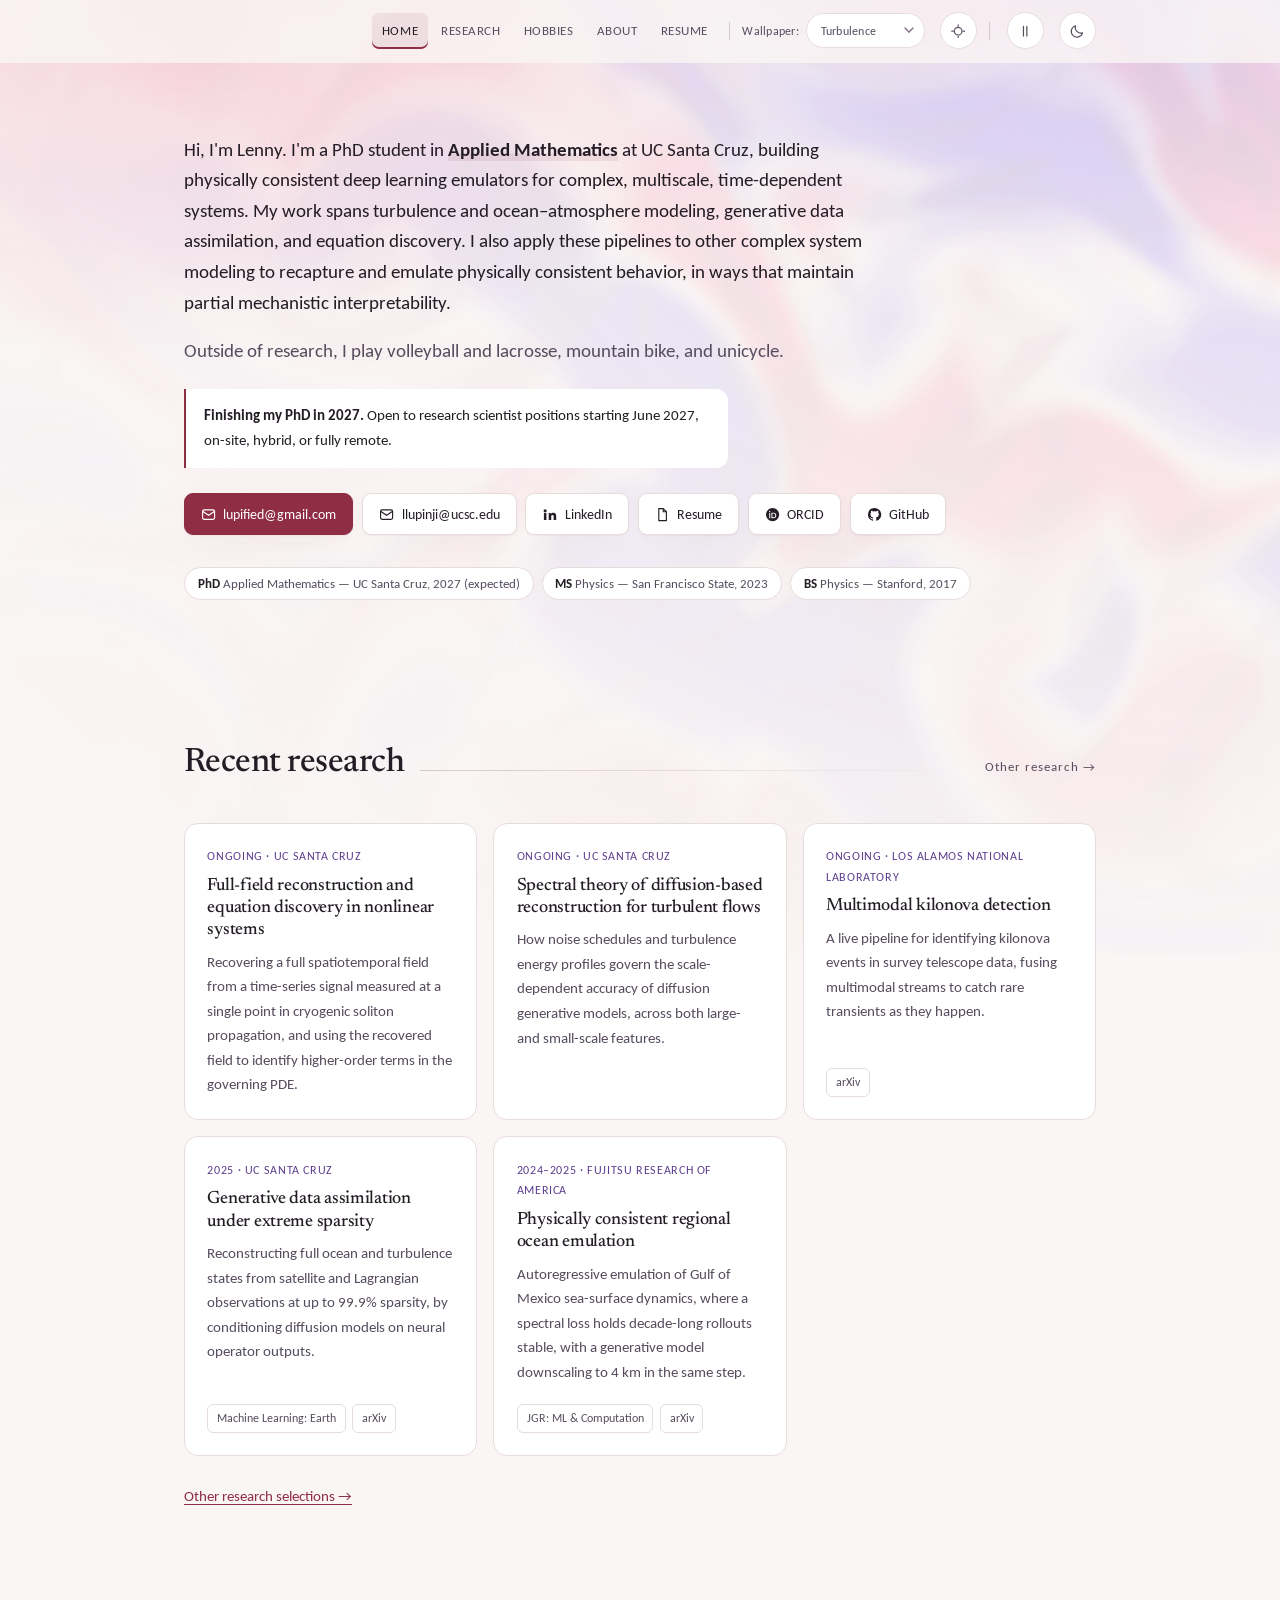
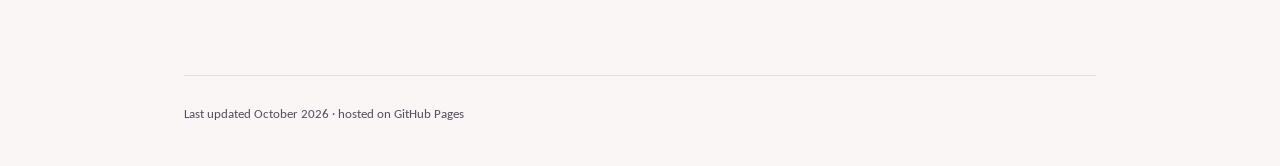
==== commit 11a17bc6: "Hobbies: forest sitar photo; About: headshot back with bean photo; restore link-preview image" ====
--- a/index.html
+++ b/index.html
@@ -15,7 +15,12 @@
 <meta property="og:description" content="Leonard (Lenny) Lupin-Jimenez is a machine learning researcher and Applied Mathematics PhD candidate at UC Santa Cruz, building physically consistent deep learning emulators for complex, multiscale, time-dependent systems.">
 <meta property="og:url" content="https://lupify.github.io/">
 <meta property="og:locale" content="en_US">
+<meta property="og:image" content="https://lupify.github.io/img/leonard-lupin-jimenez.jpg">
+<meta property="og:image:width" content="640">
+<meta property="og:image:height" content="792">
+<meta property="og:image:alt" content="Leonard (Lenny) Lupin-Jimenez">
 <meta name="twitter:card" content="summary">
+<meta name="twitter:image" content="https://lupify.github.io/img/leonard-lupin-jimenez.jpg">
 <meta name="twitter:title" content="Leonard (Lenny) Lupin-Jimenez — ML researcher, Applied Mathematics PhD">
 <meta name="twitter:description" content="Leonard (Lenny) Lupin-Jimenez is a machine learning researcher and Applied Mathematics PhD candidate at UC Santa Cruz, building physically consistent deep learning emulators for complex, multiscale, time-dependent systems.">
 
@@ -68,7 +73,8 @@
   "sameAs": [
     "https://www.linkedin.com/in/leonard-lupin-jimenez/",
     "https://github.com/lupify"
-  ]
+  ],
+  "image": "https://lupify.github.io/img/leonard-lupin-jimenez.jpg"
 }
 </script>
 <meta name="color-scheme" content="dark light">
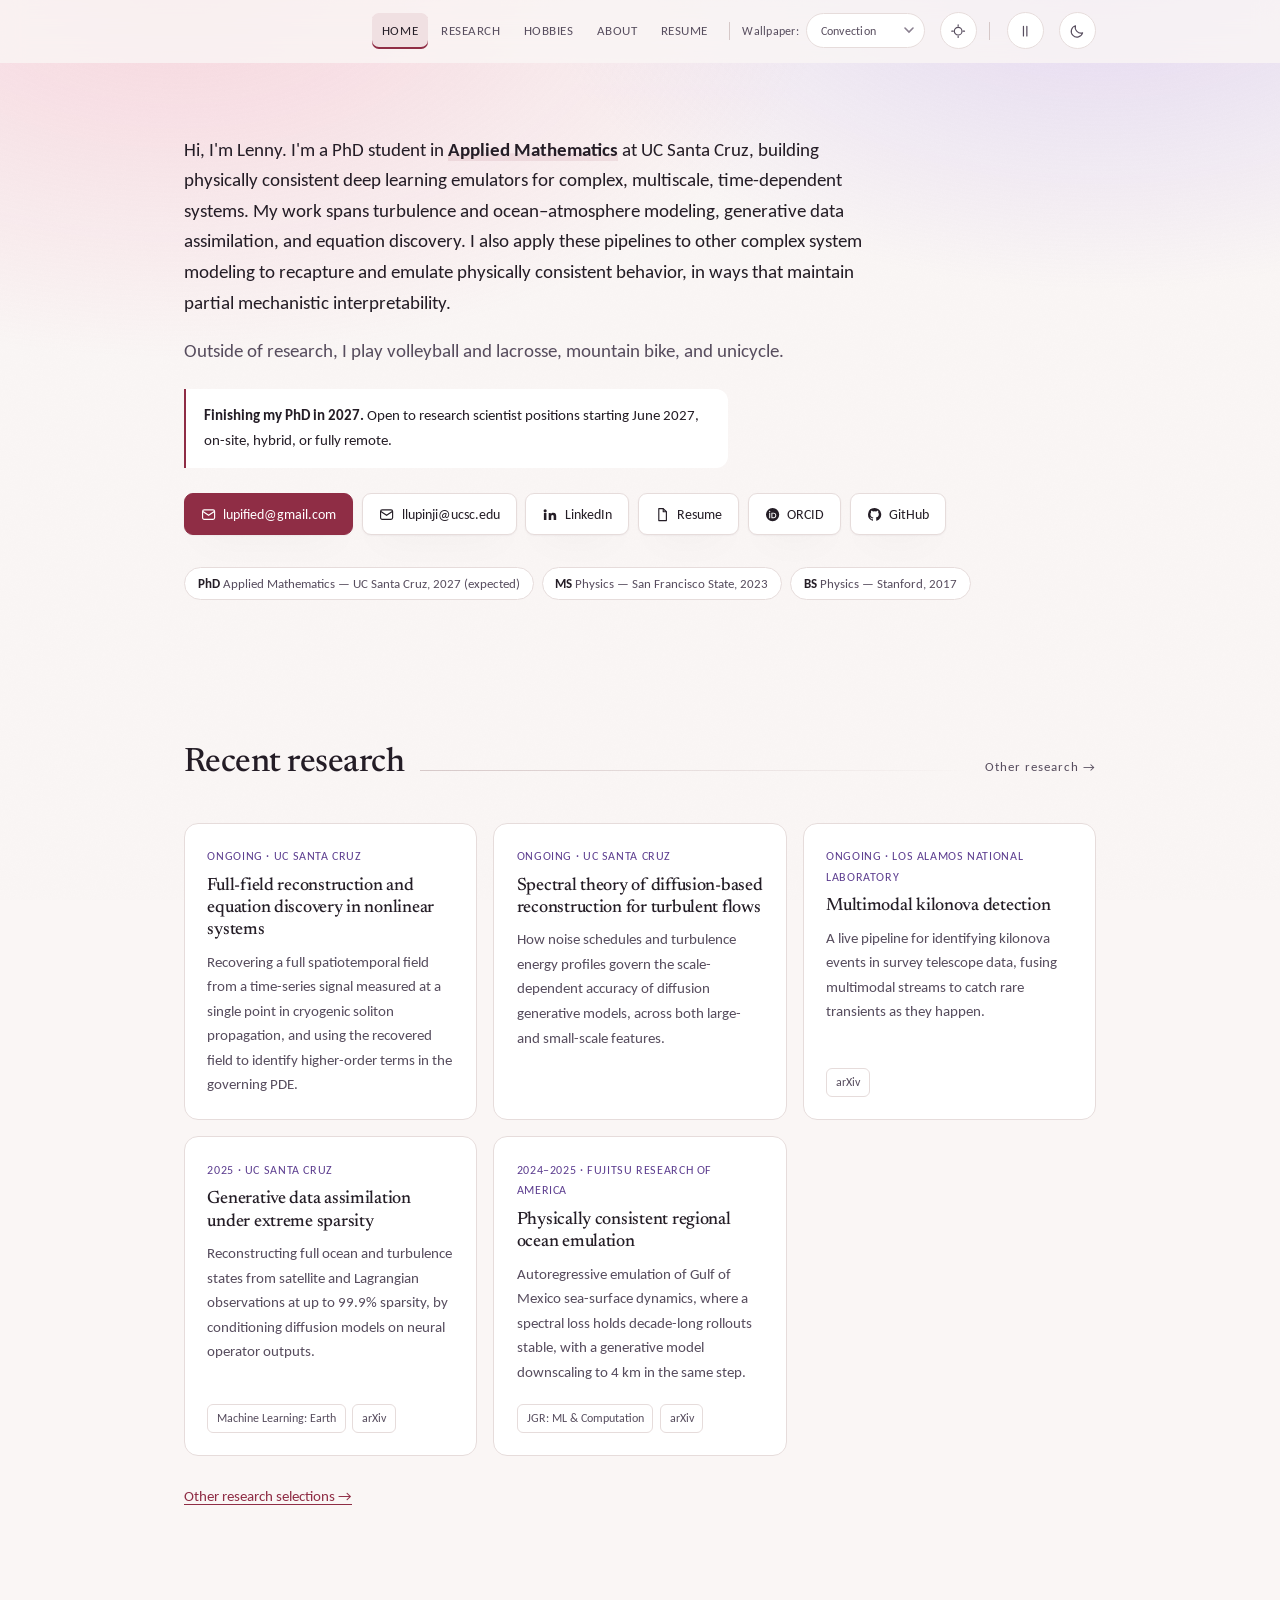
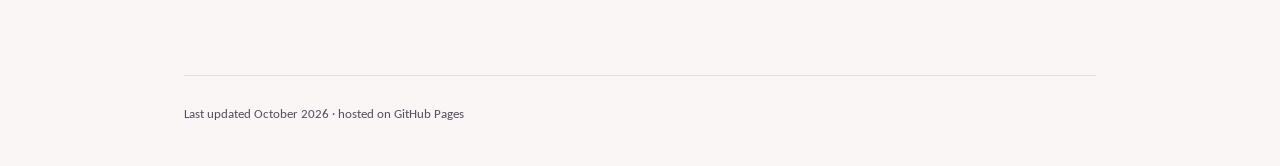
==== commit c3340fbd: "Research: Google Scholar link beside ORCID" ====
--- a/index.html
+++ b/index.html
@@ -72,7 +72,9 @@
   ],
   "sameAs": [
     "https://www.linkedin.com/in/leonard-lupin-jimenez/",
-    "https://github.com/lupify"
+    "https://github.com/lupify",
+    "https://orcid.org/0000-0002-5613-3019",
+    "https://scholar.google.com/citations?user=G2jDvcoAAAAJ"
   ],
   "image": "https://lupify.github.io/img/leonard-lupin-jimenez.jpg"
 }
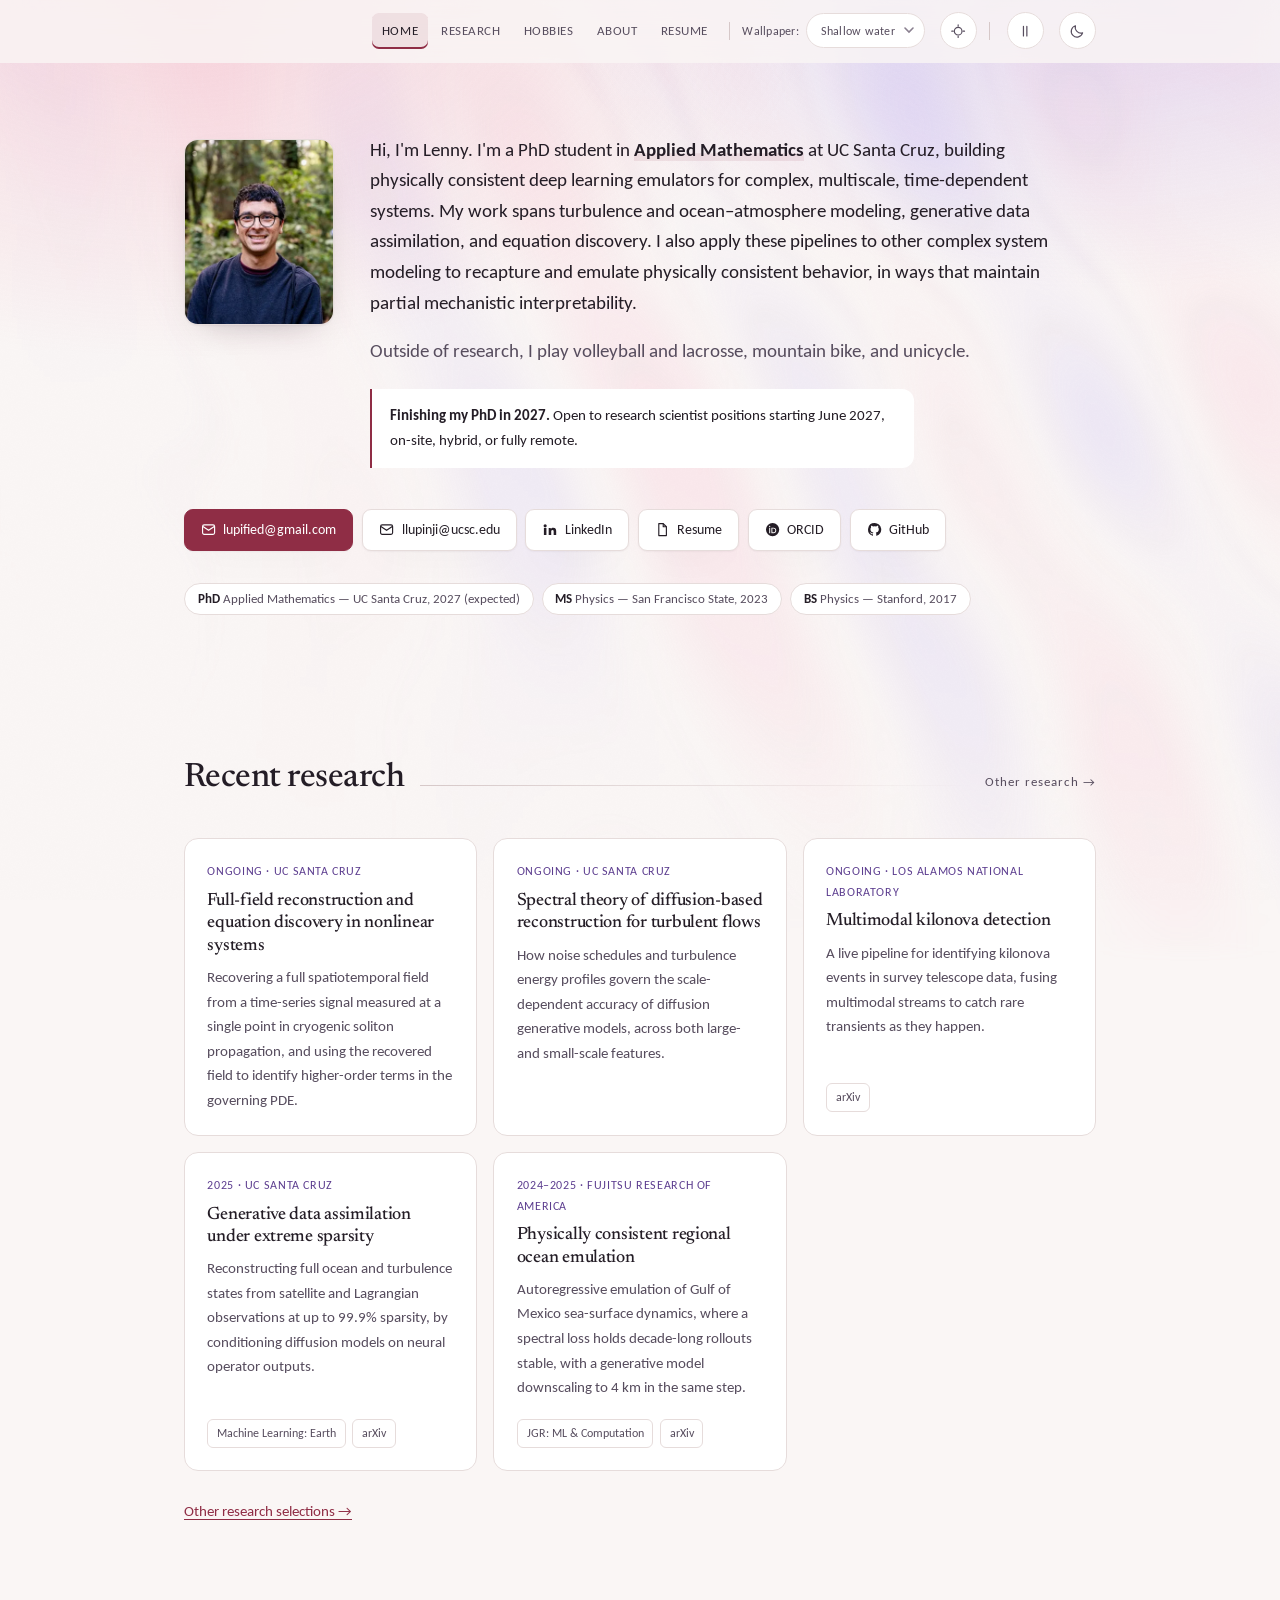
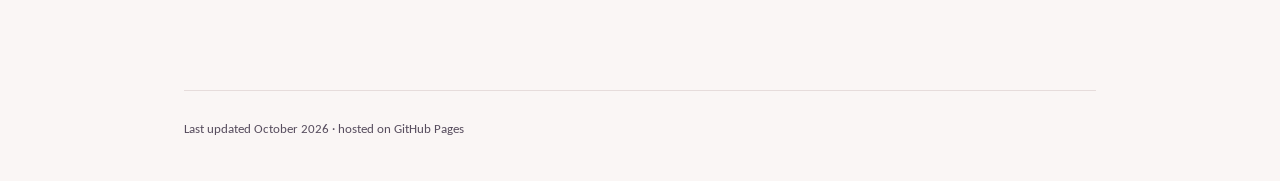
==== commit 1e3022b6: "Home: small headshot beside intro; About: praying mantis photo, Clea at the bottom" ====
--- a/index.html
+++ b/index.html
@@ -133,7 +133,7 @@
 <link rel="preconnect" href="https://fonts.googleapis.com">
 <link rel="preconnect" href="https://fonts.gstatic.com" crossorigin>
 <link href="https://fonts.googleapis.com/css2?family=Newsreader:ital,opsz,wght@0,6..72,400;0,6..72,500;0,6..72,600;1,6..72,400&family=Carlito:ital,wght@0,400;0,700;1,400;1,700&display=swap" rel="stylesheet">
-<link rel="stylesheet" href="styles.css?v=56">
+<link rel="stylesheet" href="styles.css?v=57">
 </head>
 <body>
 
@@ -196,6 +196,11 @@
   <div class="wrap">
     <h1 class="visually-hidden">Lenny Lupin-Jimenez</h1>
 
+    <div class="intro">
+    <img class="intro__portrait" src="img/headshot-sm.webp"
+         alt="Leonard (Lenny) Lupin-Jimenez, smiling, in a redwood forest."
+         width="320" height="396" decoding="async" onerror="this.remove()">
+    <div class="intro__text">
     <p class="lead">
       Hi, I'm Lenny. I'm a PhD student in <strong>Applied Mathematics</strong> at UC Santa Cruz,
       building physically consistent deep learning emulators for complex, multiscale,
@@ -213,6 +218,8 @@
       <b>Finishing my PhD in 2027.</b> Open to research scientist positions
       starting June&nbsp;2027, on-site, hybrid, or fully remote.
     </p>
+    </div>
+    </div>
 
     <div class="links">
       <a class="btn btn--primary" href="mailto:lupified@gmail.com" title="Copy email address" draggable="false">
--- a/styles.css
+++ b/styles.css
@@ -468,6 +468,25 @@
   .about__portrait { max-width: 280px; margin-inline: auto; }
 }
 
+/* Clea, under the About text. */
+.about__pet { margin: 2.25rem 0 0; max-width: 240px; }
+.about__pet figcaption { margin-top: .55rem; font-size: .85rem; color: var(--muted); }
+
+/* Home page: a small portrait to the left of the intro. */
+.intro {
+  display: grid; grid-template-columns: 150px minmax(0, 1fr);
+  gap: clamp(1.25rem, 3.5vw, 2.25rem); align-items: start;
+}
+.intro__portrait {
+  display: block; width: 100%; height: auto; margin-top: .3rem;
+  border-radius: 14px; border: 1px solid var(--line);
+  box-shadow: var(--shadow); background: var(--surface);
+}
+@media (max-width: 640px) {
+  .intro { grid-template-columns: 1fr; }
+  .intro__portrait { width: 112px; }
+}
+
 /* Two portraits stacked in the About page's image column. */
 .about__stack { display: flex; flex-direction: column; gap: 1rem; }
 @media (max-width: 760px) {
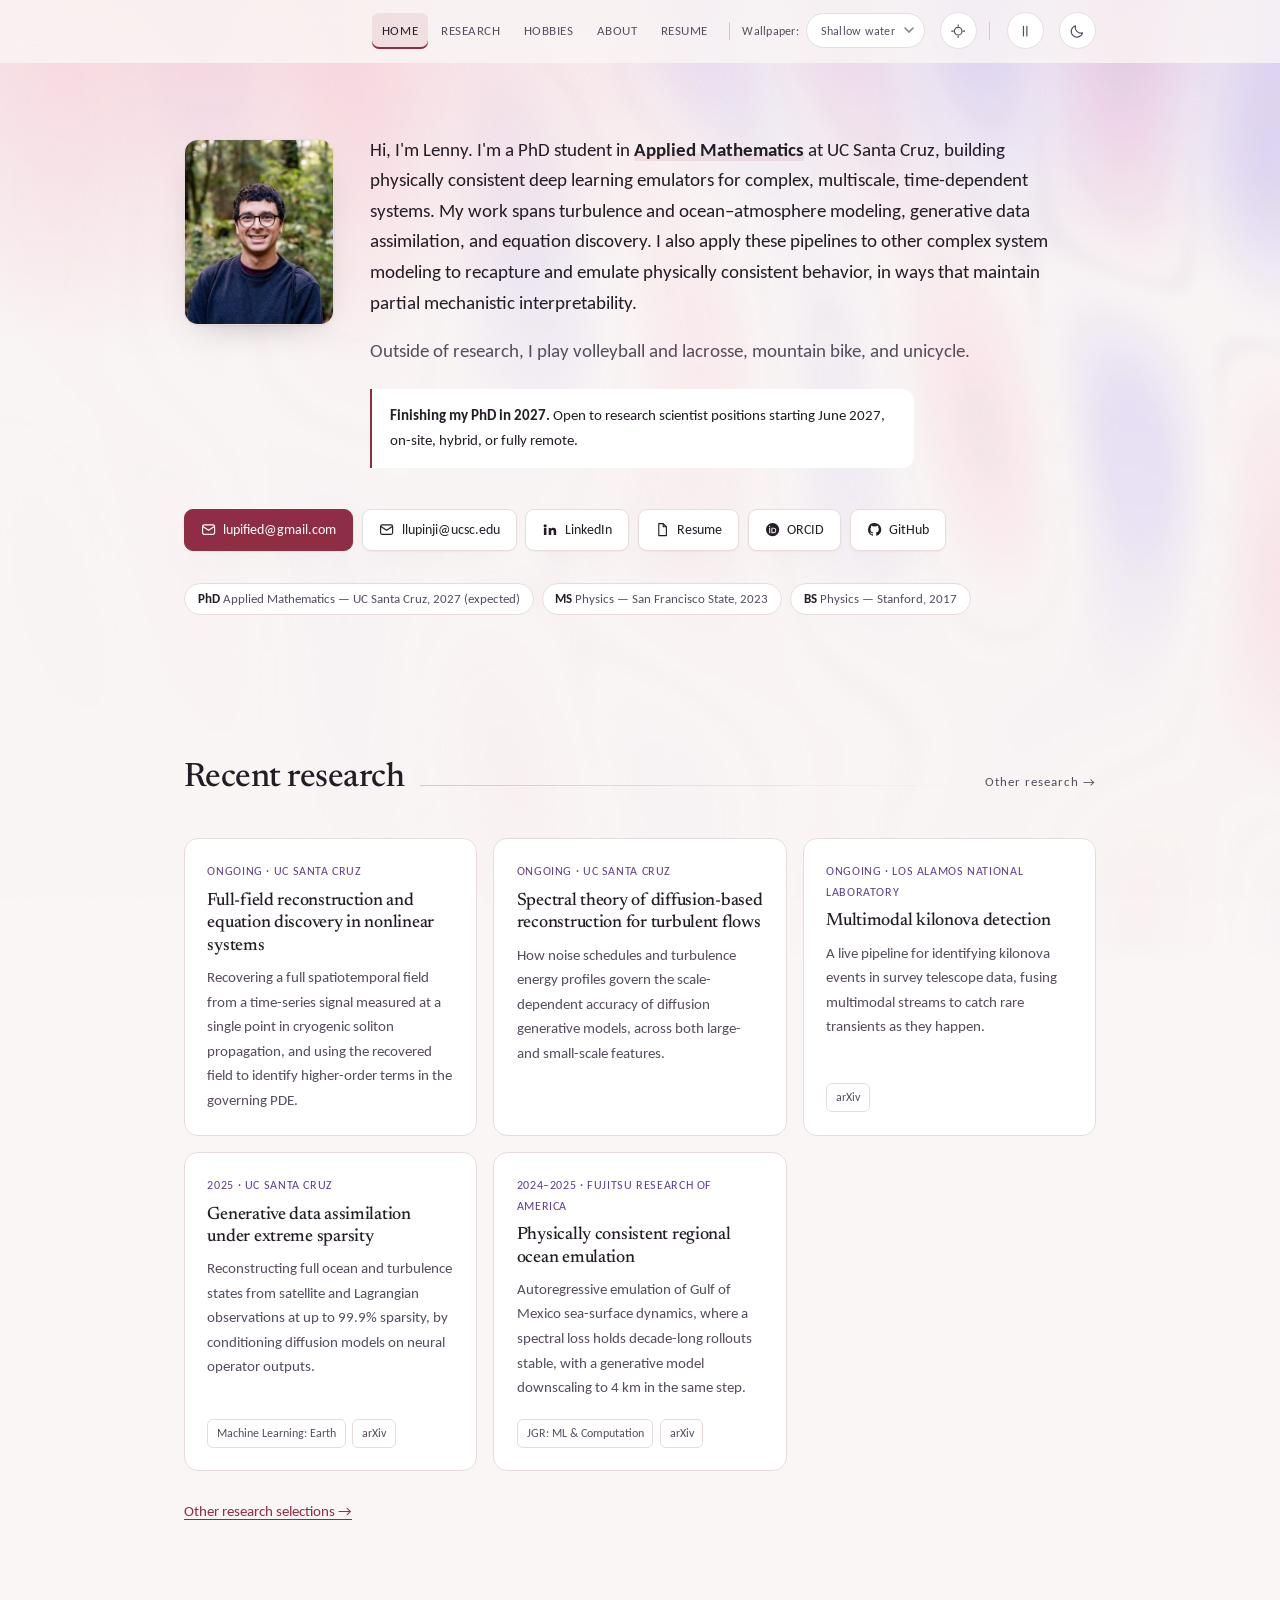
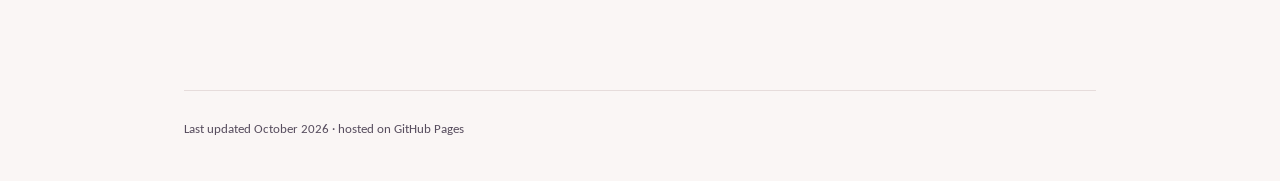
==== commit 5b24cae3: "About: Kitten button opens Clea's photo" ====
--- a/index.html
+++ b/index.html
@@ -133,7 +133,7 @@
 <link rel="preconnect" href="https://fonts.googleapis.com">
 <link rel="preconnect" href="https://fonts.gstatic.com" crossorigin>
 <link href="https://fonts.googleapis.com/css2?family=Newsreader:ital,opsz,wght@0,6..72,400;0,6..72,500;0,6..72,600;1,6..72,400&family=Carlito:ital,wght@0,400;0,700;1,400;1,700&display=swap" rel="stylesheet">
-<link rel="stylesheet" href="styles.css?v=57">
+<link rel="stylesheet" href="styles.css?v=58">
 </head>
 <body>
 
--- a/styles.css
+++ b/styles.css
@@ -468,9 +468,20 @@
   .about__portrait { max-width: 280px; margin-inline: auto; }
 }
 
-/* Clea, under the About text. */
-.about__pet { margin: 2.25rem 0 0; max-width: 240px; }
-.about__pet figcaption { margin-top: .55rem; font-size: .85rem; color: var(--muted); }
+/* "Kitten" button on the About page: Clea, shown on her own. */
+button.btn { font-family: inherit; line-height: inherit; cursor: pointer; }
+.kitten {
+  padding: 0; border: 0; background: none; color: var(--text);
+  max-width: 92vw; overflow: visible; cursor: pointer; text-align: center;
+}
+.kitten:focus, .kitten:focus-visible { outline: none; }
+.kitten::backdrop { background: rgba(10, 8, 12, .72); }
+.kitten img {
+  display: block; width: auto; height: auto;
+  max-width: min(92vw, 480px); max-height: 78vh;
+  border-radius: 18px; box-shadow: 0 24px 60px -20px rgba(0,0,0,.7);
+}
+.kitten p { margin: .8rem 0 0; font-size: 1rem; color: #f4eef6; }
 
 /* Home page: a small portrait to the left of the intro. */
 .intro {
